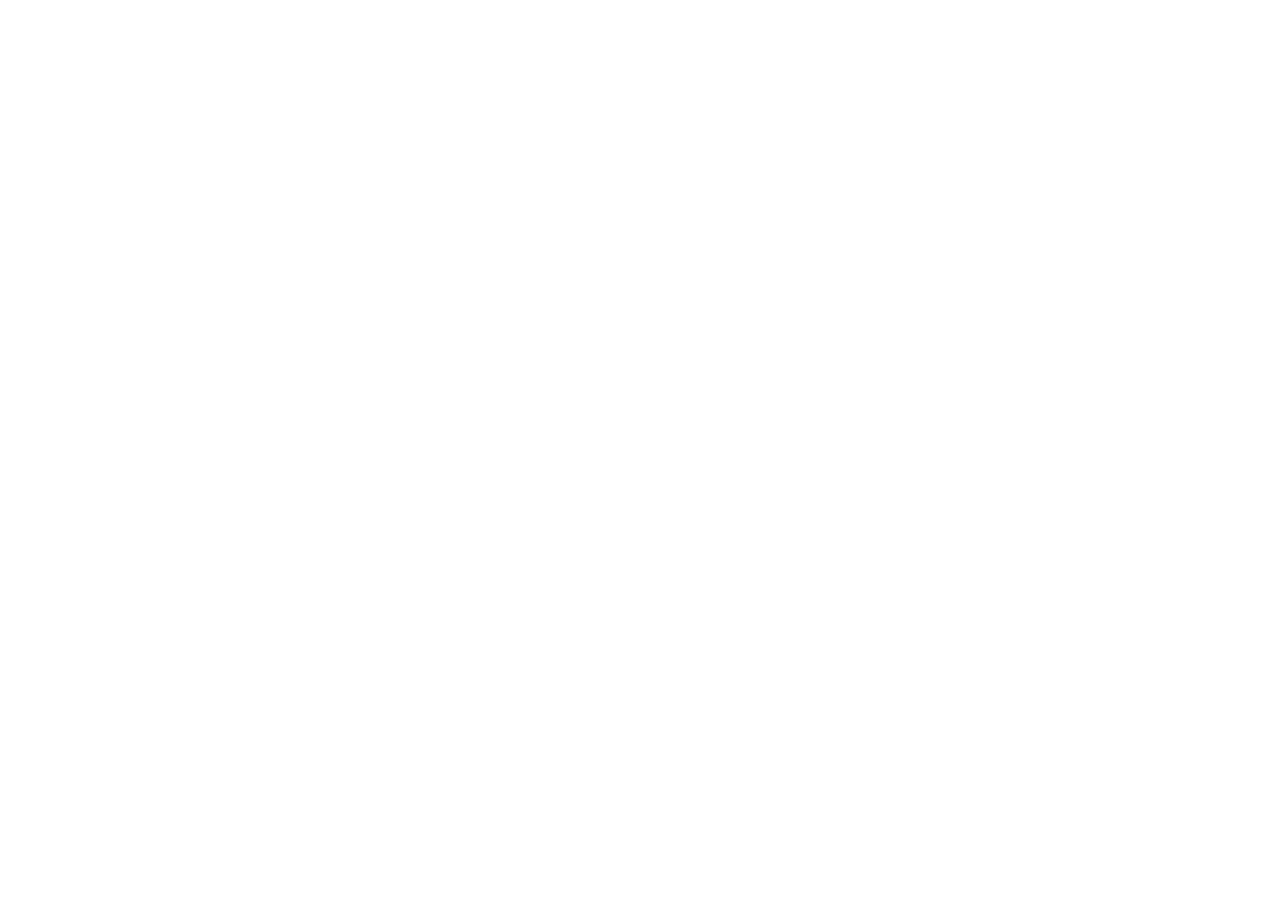
==== index.html @ 7061eb16 "02.登录页面完善背景图LOGO等" ====
<!DOCTYPE html>
<html lang="en">

<head>
    <meta charset="UTF-8">
    <meta name="viewport" content="width=device-width, initial-scale=1.0">
    <title>Document</title>
</head>

<body>

</body>

</html>
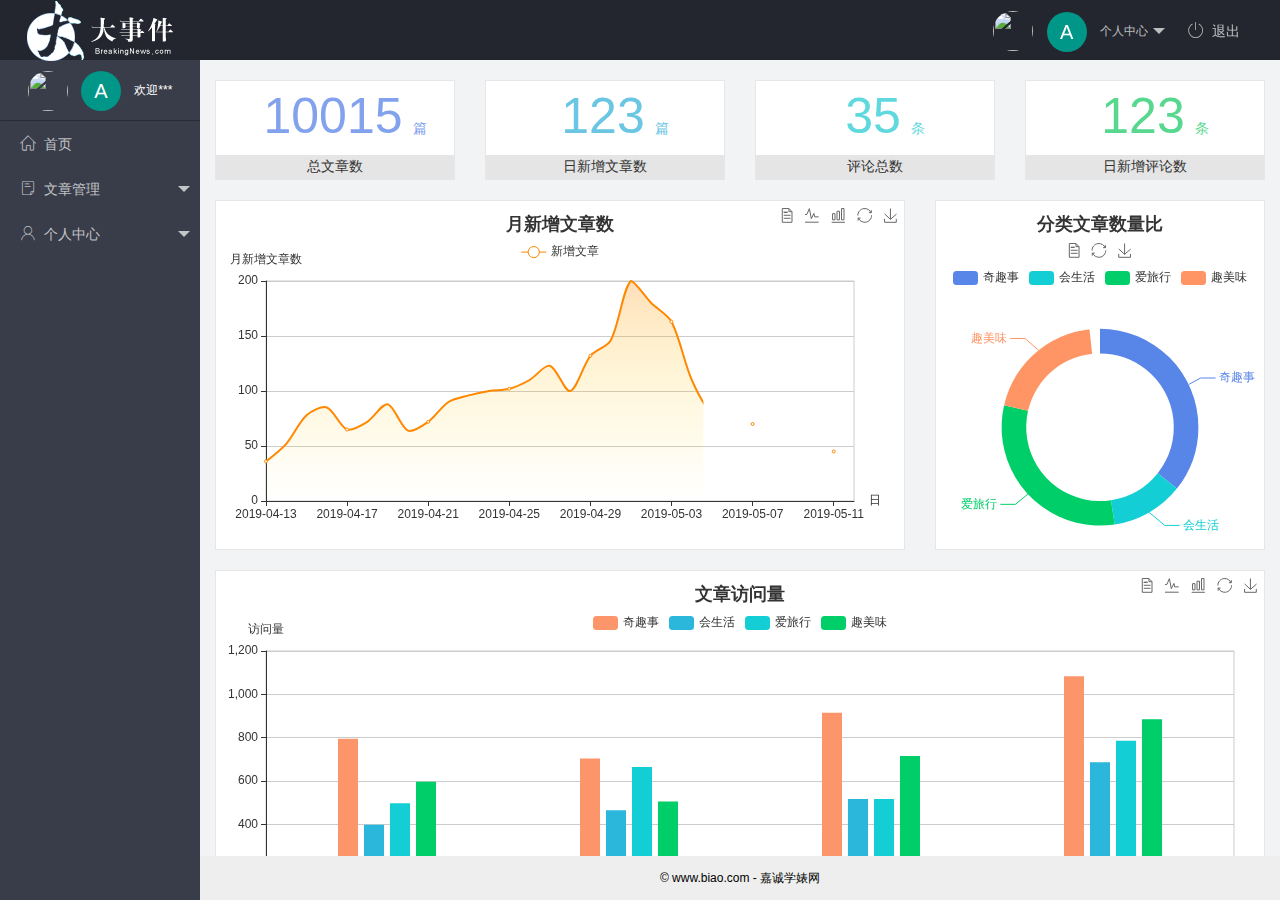
==== commit 3d935aa7: "04.完成了主页功能的开发" ====
--- a/index.html
+++ b/index.html
@@ -4,11 +4,119 @@
 <head>
     <meta charset="UTF-8">
     <meta name="viewport" content="width=device-width, initial-scale=1.0">
-    <title>Document</title>
+    <title>大事件-主页面</title>
+    <!-- 引入layui的css文件 -->
+    <link rel="stylesheet" href="/assets/lib/layui/css/layui.css">
+    <!-- 导入自己的样式文件 index.css -->
+    <link rel="stylesheet" href="/assets/css/index.css">
+    <!-- 导入文字图标 -->
+    <link rel="stylesheet" href="/assets/fonts/iconfont.css">
+
 </head>
 
-<body>
+<body class="layui-layout-body">
+    <div class="layui-layout layui-layout-admin">
+        <div class="layui-header">
+            <div class="layui-logo">
+                <img src="/assets/images/logo.png" alt="">
+            </div>
+            <!-- 头部区域（可配合layui已有的水平导航） -->
 
+            <ul class="layui-nav layui-layout-right">
+                <li class="layui-nav-item">
+                    <a href="javascript:;" class="userinfo">
+                        <!-- 头像 -->
+                        <img src="http://t.cn/RCzsdCq" class="layui-nav-img" />
+                        <span class="text-avatar">A</span>
+                        个人中心
+                    </a>
+                    <dl class="layui-nav-child">
+                        <dd><a href="javascript:;">基本资料</a></dd>
+                        <dd><a href="javascript:;">更换头像</a></dd>
+                        <dd><a href="javascript:;">重置密码</a></dd>
+                    </dl>
+                </li>
+                <li class="layui-nav-item"><a id="btnLogout" href="javascript:;"><span
+                            class="iconfont icon-tuichu"></span>退出</a>
+                </li>
+            </ul>
+        </div>
+
+        <div class="layui-side layui-bg-black">
+            <div class="layui-side-scroll">
+                <!-- 侧边栏头像区 -->
+                <div class="userinfo">
+                    <img src="http://t.cn/RCzsdCq" class="layui-nav-img" />
+                    <span class="text-avatar">A</span>
+                    <span id="welcome">欢迎***</span>
+                </div>
+                <!-- 左侧导航区域（可配合layui已有的垂直导航） -->
+                <ul class="layui-nav layui-nav-tree" lay-shrink="all" lay-filter="test">
+                    <li class="layui-nav-item">
+                        <a href="/home/dashboard.html" target="fm">
+                            <span class="iconfont icon-home"></span>首页
+                        </a>
+                    </li>
+                    <li class="layui-nav-item">
+                        <a class="" href="javascript:;"><span class="iconfont icon-16"></span>文章管理</a>
+                        <dl class="layui-nav-child">
+                            <dd><a href="javascript:;"><i class="layui-icon layui-icon-app"></i> 文章类别</a></dd>
+                            <dd><a href="javascript:;"><i class="layui-icon layui-icon-form"></i> 文章列表</a></dd>
+                            <dd><a href="javascript:;"><i class="layui-icon layui-icon-file-b"></i> 发布文章</a></dd>
+                        </dl>
+                    </li>
+                    <li class="layui-nav-item">
+                        <a href="javascript:;"><span class="iconfont icon-user"></span>个人中心</a>
+                        <dl class="layui-nav-child">
+                            <dd><a href="javascript:;"><i class="layui-icon layui-icon-file"></i> 基本资料</a></dd>
+                            <dd><a href="javascript:;"><i class="layui-icon layui-icon-face-smile-fine"></i> 更换头像</a>
+                            </dd>
+                            <dd><a href="javascript:;"><i class="layui-icon layui-icon-set-sm"></i> 重置密码</a></dd>
+                        </dl>
+                    </li>
+                </ul>
+            </div>
+        </div>
+
+        <div class="layui-body">
+            <!-- 内容主体区域 -->
+            <iframe name="fm" src="/home/dashboard.html" frameborder="0"></iframe>
+        </div>
+
+        <div class="layui-footer">
+            <!-- 底部固定区域 -->
+            © www.biao.com - 嘉诚学婊网
+        </div>
+    </div>
+
+    <!-- 引入layui的js文件 -->
+    <script src="/assets/lib/layui/layui.all.js"></script>
+    <script src="/assets/lib/jquery.js"></script>
+    <script src="/assets/js/baseAPI.js"></script>
+    <script src="/assets/js/index.js"></script>
 </body>
 
-</html>+</html>
+
+<!-- 
+                           _ooOoo_
+                          o8888888o
+                          88" . "88
+                         (| --_-- |)
+                          O\  =  /O
+                       ____/`---'\____
+                     .'  \\|     |//  `.
+                    /  \\|||  :  |||//  \
+                   /  _||||| -:- |||||-  \
+                   |   | \\\  -  /// |   |
+                   | \_|  ''\---/''  |   |
+                   \  .-\__  `-`  ___/-. /
+                 ___`. .'  /--.--\  `. . __
+              ."" '<  `.___\_<|>_/___.'  >'"".
+             | | :  `- \`.;`\ _ /`;.`/ - ` : | |
+             \  \ `-.   \_ __\ /__ _/   .-` /  /
+        ======`-.____`-.___\_____/___.-`____.-'======
+                           `=---='
+        ^^^^^^^^^^^^^^^^^^^^^^^^^^^^^^^^^^^^^^^^^^^^^
+                 佛祖保佑       代码无BUG
+         -->--- a/assets/lib/layui/css/layui.css
+++ b/assets/lib/layui/css/layui.css
@@ -0,0 +1,2 @@
+/** layui-v2.5.5 MIT License By https://www.layui.com */
+ .layui-inline,img{display:inline-block;vertical-align:middle}h1,h2,h3,h4,h5,h6{font-weight:400}.layui-edge,.layui-header,.layui-inline,.layui-main{position:relative}.layui-body,.layui-edge,.layui-elip{overflow:hidden}.layui-btn,.layui-edge,.layui-inline,img{vertical-align:middle}.layui-btn,.layui-disabled,.layui-icon,.layui-unselect{-moz-user-select:none;-webkit-user-select:none;-ms-user-select:none}.layui-elip,.layui-form-checkbox span,.layui-form-pane .layui-form-label{text-overflow:ellipsis;white-space:nowrap}.layui-breadcrumb,.layui-tree-btnGroup{visibility:hidden}blockquote,body,button,dd,div,dl,dt,form,h1,h2,h3,h4,h5,h6,input,li,ol,p,pre,td,textarea,th,ul{margin:0;padding:0;-webkit-tap-highlight-color:rgba(0,0,0,0)}a:active,a:hover{outline:0}img{border:none}li{list-style:none}table{border-collapse:collapse;border-spacing:0}h4,h5,h6{font-size:100%}button,input,optgroup,option,select,textarea{font-family:inherit;font-size:inherit;font-style:inherit;font-weight:inherit;outline:0}pre{white-space:pre-wrap;white-space:-moz-pre-wrap;white-space:-pre-wrap;white-space:-o-pre-wrap;word-wrap:break-word}body{line-height:24px;font:14px Helvetica Neue,Helvetica,PingFang SC,Tahoma,Arial,sans-serif}hr{height:1px;margin:10px 0;border:0;clear:both}a{color:#333;text-decoration:none}a:hover{color:#777}a cite{font-style:normal;*cursor:pointer}.layui-border-box,.layui-border-box *{box-sizing:border-box}.layui-box,.layui-box *{box-sizing:content-box}.layui-clear{clear:both;*zoom:1}.layui-clear:after{content:'\20';clear:both;*zoom:1;display:block;height:0}.layui-inline{*display:inline;*zoom:1}.layui-edge{display:inline-block;width:0;height:0;border-width:6px;border-style:dashed;border-color:transparent}.layui-edge-top{top:-4px;border-bottom-color:#999;border-bottom-style:solid}.layui-edge-right{border-left-color:#999;border-left-style:solid}.layui-edge-bottom{top:2px;border-top-color:#999;border-top-style:solid}.layui-edge-left{border-right-color:#999;border-right-style:solid}.layui-disabled,.layui-disabled:hover{color:#d2d2d2!important;cursor:not-allowed!important}.layui-circle{border-radius:100%}.layui-show{display:block!important}.layui-hide{display:none!important}@font-face{font-family:layui-icon;src:url(../font/iconfont.eot?v=250);src:url(../font/iconfont.eot?v=250#iefix) format('embedded-opentype'),url(../font/iconfont.woff2?v=250) format('woff2'),url(../font/iconfont.woff?v=250) format('woff'),url(../font/iconfont.ttf?v=250) format('truetype'),url(../font/iconfont.svg?v=250#layui-icon) format('svg')}.layui-icon{font-family:layui-icon!important;font-size:16px;font-style:normal;-webkit-font-smoothing:antialiased;-moz-osx-font-smoothing:grayscale}.layui-icon-reply-fill:before{content:"\e611"}.layui-icon-set-fill:before{content:"\e614"}.layui-icon-menu-fill:before{content:"\e60f"}.layui-icon-search:before{content:"\e615"}.layui-icon-share:before{content:"\e641"}.layui-icon-set-sm:before{content:"\e620"}.layui-icon-engine:before{content:"\e628"}.layui-icon-close:before{content:"\1006"}.layui-icon-close-fill:before{content:"\1007"}.layui-icon-chart-screen:before{content:"\e629"}.layui-icon-star:before{content:"\e600"}.layui-icon-circle-dot:before{content:"\e617"}.layui-icon-chat:before{content:"\e606"}.layui-icon-release:before{content:"\e609"}.layui-icon-list:before{content:"\e60a"}.layui-icon-chart:before{content:"\e62c"}.layui-icon-ok-circle:before{content:"\1005"}.layui-icon-layim-theme:before{content:"\e61b"}.layui-icon-table:before{content:"\e62d"}.layui-icon-right:before{content:"\e602"}.layui-icon-left:before{content:"\e603"}.layui-icon-cart-simple:before{content:"\e698"}.layui-icon-face-cry:before{content:"\e69c"}.layui-icon-face-smile:before{content:"\e6af"}.layui-icon-survey:before{content:"\e6b2"}.layui-icon-tree:before{content:"\e62e"}.layui-icon-upload-circle:before{content:"\e62f"}.layui-icon-add-circle:before{content:"\e61f"}.layui-icon-download-circle:before{content:"\e601"}.layui-icon-templeate-1:before{content:"\e630"}.layui-icon-util:before{content:"\e631"}.layui-icon-face-surprised:before{content:"\e664"}.layui-icon-edit:before{content:"\e642"}.layui-icon-speaker:before{content:"\e645"}.layui-icon-down:before{content:"\e61a"}.layui-icon-file:before{content:"\e621"}.layui-icon-layouts:before{content:"\e632"}.layui-icon-rate-half:before{content:"\e6c9"}.layui-icon-add-circle-fine:before{content:"\e608"}.layui-icon-prev-circle:before{content:"\e633"}.layui-icon-read:before{content:"\e705"}.layui-icon-404:before{content:"\e61c"}.layui-icon-carousel:before{content:"\e634"}.layui-icon-help:before{content:"\e607"}.layui-icon-code-circle:before{content:"\e635"}.layui-icon-water:before{content:"\e636"}.layui-icon-username:before{content:"\e66f"}.layui-icon-find-fill:before{content:"\e670"}.layui-icon-about:before{content:"\e60b"}.layui-icon-location:before{content:"\e715"}.layui-icon-up:before{content:"\e619"}.layui-icon-pause:before{content:"\e651"}.layui-icon-date:before{content:"\e637"}.layui-icon-layim-uploadfile:before{content:"\e61d"}.layui-icon-delete:before{content:"\e640"}.layui-icon-play:before{content:"\e652"}.layui-icon-top:before{content:"\e604"}.layui-icon-friends:before{content:"\e612"}.layui-icon-refresh-3:before{content:"\e9aa"}.layui-icon-ok:before{content:"\e605"}.layui-icon-layer:before{content:"\e638"}.layui-icon-face-smile-fine:before{content:"\e60c"}.layui-icon-dollar:before{content:"\e659"}.layui-icon-group:before{content:"\e613"}.layui-icon-layim-download:before{content:"\e61e"}.layui-icon-picture-fine:before{content:"\e60d"}.layui-icon-link:before{content:"\e64c"}.layui-icon-diamond:before{content:"\e735"}.layui-icon-log:before{content:"\e60e"}.layui-icon-rate-solid:before{content:"\e67a"}.layui-icon-fonts-del:before{content:"\e64f"}.layui-icon-unlink:before{content:"\e64d"}.layui-icon-fonts-clear:before{content:"\e639"}.layui-icon-triangle-r:before{content:"\e623"}.layui-icon-circle:before{content:"\e63f"}.layui-icon-radio:before{content:"\e643"}.layui-icon-align-center:before{content:"\e647"}.layui-icon-align-right:before{content:"\e648"}.layui-icon-align-left:before{content:"\e649"}.layui-icon-loading-1:before{content:"\e63e"}.layui-icon-return:before{content:"\e65c"}.layui-icon-fonts-strong:before{content:"\e62b"}.layui-icon-upload:before{content:"\e67c"}.layui-icon-dialogue:before{content:"\e63a"}.layui-icon-video:before{content:"\e6ed"}.layui-icon-headset:before{content:"\e6fc"}.layui-icon-cellphone-fine:before{content:"\e63b"}.layui-icon-add-1:before{content:"\e654"}.layui-icon-face-smile-b:before{content:"\e650"}.layui-icon-fonts-html:before{content:"\e64b"}.layui-icon-form:before{content:"\e63c"}.layui-icon-cart:before{content:"\e657"}.layui-icon-camera-fill:before{content:"\e65d"}.layui-icon-tabs:before{content:"\e62a"}.layui-icon-fonts-code:before{content:"\e64e"}.layui-icon-fire:before{content:"\e756"}.layui-icon-set:before{content:"\e716"}.layui-icon-fonts-u:before{content:"\e646"}.layui-icon-triangle-d:before{content:"\e625"}.layui-icon-tips:before{content:"\e702"}.layui-icon-picture:before{content:"\e64a"}.layui-icon-more-vertical:before{content:"\e671"}.layui-icon-flag:before{content:"\e66c"}.layui-icon-loading:before{content:"\e63d"}.layui-icon-fonts-i:before{content:"\e644"}.layui-icon-refresh-1:before{content:"\e666"}.layui-icon-rmb:before{content:"\e65e"}.layui-icon-home:before{content:"\e68e"}.layui-icon-user:before{content:"\e770"}.layui-icon-notice:before{content:"\e667"}.layui-icon-login-weibo:before{content:"\e675"}.layui-icon-voice:before{content:"\e688"}.layui-icon-upload-drag:before{content:"\e681"}.layui-icon-login-qq:before{content:"\e676"}.layui-icon-snowflake:before{content:"\e6b1"}.layui-icon-file-b:before{content:"\e655"}.layui-icon-template:before{content:"\e663"}.layui-icon-auz:before{content:"\e672"}.layui-icon-console:before{content:"\e665"}.layui-icon-app:before{content:"\e653"}.layui-icon-prev:before{content:"\e65a"}.layui-icon-website:before{content:"\e7ae"}.layui-icon-next:before{content:"\e65b"}.layui-icon-component:before{content:"\e857"}.layui-icon-more:before{content:"\e65f"}.layui-icon-login-wechat:before{content:"\e677"}.layui-icon-shrink-right:before{content:"\e668"}.layui-icon-spread-left:before{content:"\e66b"}.layui-icon-camera:before{content:"\e660"}.layui-icon-note:before{content:"\e66e"}.layui-icon-refresh:before{content:"\e669"}.layui-icon-female:before{content:"\e661"}.layui-icon-male:before{content:"\e662"}.layui-icon-password:before{content:"\e673"}.layui-icon-senior:before{content:"\e674"}.layui-icon-theme:before{content:"\e66a"}.layui-icon-tread:before{content:"\e6c5"}.layui-icon-praise:before{content:"\e6c6"}.layui-icon-star-fill:before{content:"\e658"}.layui-icon-rate:before{content:"\e67b"}.layui-icon-template-1:before{content:"\e656"}.layui-icon-vercode:before{content:"\e679"}.layui-icon-cellphone:before{content:"\e678"}.layui-icon-screen-full:before{content:"\e622"}.layui-icon-screen-restore:before{content:"\e758"}.layui-icon-cols:before{content:"\e610"}.layui-icon-export:before{content:"\e67d"}.layui-icon-print:before{content:"\e66d"}.layui-icon-slider:before{content:"\e714"}.layui-icon-addition:before{content:"\e624"}.layui-icon-subtraction:before{content:"\e67e"}.layui-icon-service:before{content:"\e626"}.layui-icon-transfer:before{content:"\e691"}.layui-main{width:1140px;margin:0 auto}.layui-header{z-index:1000;height:60px}.layui-header a:hover{transition:all .5s;-webkit-transition:all .5s}.layui-side{position:fixed;left:0;top:0;bottom:0;z-index:999;width:200px;overflow-x:hidden}.layui-side-scroll{position:relative;width:220px;height:100%;overflow-x:hidden}.layui-body{position:absolute;left:200px;right:0;top:0;bottom:0;z-index:998;width:auto;overflow-y:auto;box-sizing:border-box}.layui-layout-body{overflow:hidden}.layui-layout-admin .layui-header{background-color:#23262E}.layui-layout-admin .layui-side{top:60px;width:200px;overflow-x:hidden}.layui-layout-admin .layui-body{position:fixed;top:60px;bottom:44px}.layui-layout-admin .layui-main{width:auto;margin:0 15px}.layui-layout-admin .layui-footer{position:fixed;left:200px;right:0;bottom:0;height:44px;line-height:44px;padding:0 15px;background-color:#eee}.layui-layout-admin .layui-logo{position:absolute;left:0;top:0;width:200px;height:100%;line-height:60px;text-align:center;color:#009688;font-size:16px}.layui-layout-admin .layui-header .layui-nav{background:0 0}.layui-layout-left{position:absolute!important;left:200px;top:0}.layui-layout-right{position:absolute!important;right:0;top:0}.layui-container{position:relative;margin:0 auto;padding:0 15px;box-sizing:border-box}.layui-fluid{position:relative;margin:0 auto;padding:0 15px}.layui-row:after,.layui-row:before{content:'';display:block;clear:both}.layui-col-lg1,.layui-col-lg10,.layui-col-lg11,.layui-col-lg12,.layui-col-lg2,.layui-col-lg3,.layui-col-lg4,.layui-col-lg5,.layui-col-lg6,.layui-col-lg7,.layui-col-lg8,.layui-col-lg9,.layui-col-md1,.layui-col-md10,.layui-col-md11,.layui-col-md12,.layui-col-md2,.layui-col-md3,.layui-col-md4,.layui-col-md5,.layui-col-md6,.layui-col-md7,.layui-col-md8,.layui-col-md9,.layui-col-sm1,.layui-col-sm10,.layui-col-sm11,.layui-col-sm12,.layui-col-sm2,.layui-col-sm3,.layui-col-sm4,.layui-col-sm5,.layui-col-sm6,.layui-col-sm7,.layui-col-sm8,.layui-col-sm9,.layui-col-xs1,.layui-col-xs10,.layui-col-xs11,.layui-col-xs12,.layui-col-xs2,.layui-col-xs3,.layui-col-xs4,.layui-col-xs5,.layui-col-xs6,.layui-col-xs7,.layui-col-xs8,.layui-col-xs9{position:relative;display:block;box-sizing:border-box}.layui-col-xs1,.layui-col-xs10,.layui-col-xs11,.layui-col-xs12,.layui-col-xs2,.layui-col-xs3,.layui-col-xs4,.layui-col-xs5,.layui-col-xs6,.layui-col-xs7,.layui-col-xs8,.layui-col-xs9{float:left}.layui-col-xs1{width:8.33333333%}.layui-col-xs2{width:16.66666667%}.layui-col-xs3{width:25%}.layui-col-xs4{width:33.33333333%}.layui-col-xs5{width:41.66666667%}.layui-col-xs6{width:50%}.layui-col-xs7{width:58.33333333%}.layui-col-xs8{width:66.66666667%}.layui-col-xs9{width:75%}.layui-col-xs10{width:83.33333333%}.layui-col-xs11{width:91.66666667%}.layui-col-xs12{width:100%}.layui-col-xs-offset1{margin-left:8.33333333%}.layui-col-xs-offset2{margin-left:16.66666667%}.layui-col-xs-offset3{margin-left:25%}.layui-col-xs-offset4{margin-left:33.33333333%}.layui-col-xs-offset5{margin-left:41.66666667%}.layui-col-xs-offset6{margin-left:50%}.layui-col-xs-offset7{margin-left:58.33333333%}.layui-col-xs-offset8{margin-left:66.66666667%}.layui-col-xs-offset9{margin-left:75%}.layui-col-xs-offset10{margin-left:83.33333333%}.layui-col-xs-offset11{margin-left:91.66666667%}.layui-col-xs-offset12{margin-left:100%}@media screen and (max-width:768px){.layui-hide-xs{display:none!important}.layui-show-xs-block{display:block!important}.layui-show-xs-inline{display:inline!important}.layui-show-xs-inline-block{display:inline-block!important}}@media screen and (min-width:768px){.layui-container{width:750px}.layui-hide-sm{display:none!important}.layui-show-sm-block{display:block!important}.layui-show-sm-inline{display:inline!important}.layui-show-sm-inline-block{display:inline-block!important}.layui-col-sm1,.layui-col-sm10,.layui-col-sm11,.layui-col-sm12,.layui-col-sm2,.layui-col-sm3,.layui-col-sm4,.layui-col-sm5,.layui-col-sm6,.layui-col-sm7,.layui-col-sm8,.layui-col-sm9{float:left}.layui-col-sm1{width:8.33333333%}.layui-col-sm2{width:16.66666667%}.layui-col-sm3{width:25%}.layui-col-sm4{width:33.33333333%}.layui-col-sm5{width:41.66666667%}.layui-col-sm6{width:50%}.layui-col-sm7{width:58.33333333%}.layui-col-sm8{width:66.66666667%}.layui-col-sm9{width:75%}.layui-col-sm10{width:83.33333333%}.layui-col-sm11{width:91.66666667%}.layui-col-sm12{width:100%}.layui-col-sm-offset1{margin-left:8.33333333%}.layui-col-sm-offset2{margin-left:16.66666667%}.layui-col-sm-offset3{margin-left:25%}.layui-col-sm-offset4{margin-left:33.33333333%}.layui-col-sm-offset5{margin-left:41.66666667%}.layui-col-sm-offset6{margin-left:50%}.layui-col-sm-offset7{margin-left:58.33333333%}.layui-col-sm-offset8{margin-left:66.66666667%}.layui-col-sm-offset9{margin-left:75%}.layui-col-sm-offset10{margin-left:83.33333333%}.layui-col-sm-offset11{margin-left:91.66666667%}.layui-col-sm-offset12{margin-left:100%}}@media screen and (min-width:992px){.layui-container{width:970px}.layui-hide-md{display:none!important}.layui-show-md-block{display:block!important}.layui-show-md-inline{display:inline!important}.layui-show-md-inline-block{display:inline-block!important}.layui-col-md1,.layui-col-md10,.layui-col-md11,.layui-col-md12,.layui-col-md2,.layui-col-md3,.layui-col-md4,.layui-col-md5,.layui-col-md6,.layui-col-md7,.layui-col-md8,.layui-col-md9{float:left}.layui-col-md1{width:8.33333333%}.layui-col-md2{width:16.66666667%}.layui-col-md3{width:25%}.layui-col-md4{width:33.33333333%}.layui-col-md5{width:41.66666667%}.layui-col-md6{width:50%}.layui-col-md7{width:58.33333333%}.layui-col-md8{width:66.66666667%}.layui-col-md9{width:75%}.layui-col-md10{width:83.33333333%}.layui-col-md11{width:91.66666667%}.layui-col-md12{width:100%}.layui-col-md-offset1{margin-left:8.33333333%}.layui-col-md-offset2{margin-left:16.66666667%}.layui-col-md-offset3{margin-left:25%}.layui-col-md-offset4{margin-left:33.33333333%}.layui-col-md-offset5{margin-left:41.66666667%}.layui-col-md-offset6{margin-left:50%}.layui-col-md-offset7{margin-left:58.33333333%}.layui-col-md-offset8{margin-left:66.66666667%}.layui-col-md-offset9{margin-left:75%}.layui-col-md-offset10{margin-left:83.33333333%}.layui-col-md-offset11{margin-left:91.66666667%}.layui-col-md-offset12{margin-left:100%}}@media screen and (min-width:1200px){.layui-container{width:1170px}.layui-hide-lg{display:none!important}.layui-show-lg-block{display:block!important}.layui-show-lg-inline{display:inline!important}.layui-show-lg-inline-block{display:inline-block!important}.layui-col-lg1,.layui-col-lg10,.layui-col-lg11,.layui-col-lg12,.layui-col-lg2,.layui-col-lg3,.layui-col-lg4,.layui-col-lg5,.layui-col-lg6,.layui-col-lg7,.layui-col-lg8,.layui-col-lg9{float:left}.layui-col-lg1{width:8.33333333%}.layui-col-lg2{width:16.66666667%}.layui-col-lg3{width:25%}.layui-col-lg4{width:33.33333333%}.layui-col-lg5{width:41.66666667%}.layui-col-lg6{width:50%}.layui-col-lg7{width:58.33333333%}.layui-col-lg8{width:66.66666667%}.layui-col-lg9{width:75%}.layui-col-lg10{width:83.33333333%}.layui-col-lg11{width:91.66666667%}.layui-col-lg12{width:100%}.layui-col-lg-offset1{margin-left:8.33333333%}.layui-col-lg-offset2{margin-left:16.66666667%}.layui-col-lg-offset3{margin-left:25%}.layui-col-lg-offset4{margin-left:33.33333333%}.layui-col-lg-offset5{margin-left:41.66666667%}.layui-col-lg-offset6{margin-left:50%}.layui-col-lg-offset7{margin-left:58.33333333%}.layui-col-lg-offset8{margin-left:66.66666667%}.layui-col-lg-offset9{margin-left:75%}.layui-col-lg-offset10{margin-left:83.33333333%}.layui-col-lg-offset11{margin-left:91.66666667%}.layui-col-lg-offset12{margin-left:100%}}.layui-col-space1{margin:-.5px}.layui-col-space1>*{padding:.5px}.layui-col-space3{margin:-1.5px}.layui-col-space3>*{padding:1.5px}.layui-col-space5{margin:-2.5px}.layui-col-space5>*{padding:2.5px}.layui-col-space8{margin:-3.5px}.layui-col-space8>*{padding:3.5px}.layui-col-space10{margin:-5px}.layui-col-space10>*{padding:5px}.layui-col-space12{margin:-6px}.layui-col-space12>*{padding:6px}.layui-col-space15{margin:-7.5px}.layui-col-space15>*{padding:7.5px}.layui-col-space18{margin:-9px}.layui-col-space18>*{padding:9px}.layui-col-space20{margin:-10px}.layui-col-space20>*{padding:10px}.layui-col-space22{margin:-11px}.layui-col-space22>*{padding:11px}.layui-col-space25{margin:-12.5px}.layui-col-space25>*{padding:12.5px}.layui-col-space30{margin:-15px}.layui-col-space30>*{padding:15px}.layui-btn,.layui-input,.layui-select,.layui-textarea,.layui-upload-button{outline:0;-webkit-appearance:none;transition:all .3s;-webkit-transition:all .3s;box-sizing:border-box}.layui-elem-quote{margin-bottom:10px;padding:15px;line-height:22px;border-left:5px solid #009688;border-radius:0 2px 2px 0;background-color:#f2f2f2}.layui-quote-nm{border-style:solid;border-width:1px 1px 1px 5px;background:0 0}.layui-elem-field{margin-bottom:10px;padding:0;border-width:1px;border-style:solid}.layui-elem-field legend{margin-left:20px;padding:0 10px;font-size:20px;font-weight:300}.layui-field-title{margin:10px 0 20px;border-width:1px 0 0}.layui-field-box{padding:10px 15px}.layui-field-title .layui-field-box{padding:10px 0}.layui-progress{position:relative;height:6px;border-radius:20px;background-color:#e2e2e2}.layui-progress-bar{position:absolute;left:0;top:0;width:0;max-width:100%;height:6px;border-radius:20px;text-align:right;background-color:#5FB878;transition:all .3s;-webkit-transition:all .3s}.layui-progress-big,.layui-progress-big .layui-progress-bar{height:18px;line-height:18px}.layui-progress-text{position:relative;top:-20px;line-height:18px;font-size:12px;color:#666}.layui-progress-big .layui-progress-text{position:static;padding:0 10px;color:#fff}.layui-collapse{border-width:1px;border-style:solid;border-radius:2px}.layui-colla-content,.layui-colla-item{border-top-width:1px;border-top-style:solid}.layui-colla-item:first-child{border-top:none}.layui-colla-title{position:relative;height:42px;line-height:42px;padding:0 15px 0 35px;color:#333;background-color:#f2f2f2;cursor:pointer;font-size:14px;overflow:hidden}.layui-colla-content{display:none;padding:10px 15px;line-height:22px;color:#666}.layui-colla-icon{position:absolute;left:15px;top:0;font-size:14px}.layui-card{margin-bottom:15px;border-radius:2px;background-color:#fff;box-shadow:0 1px 2px 0 rgba(0,0,0,.05)}.layui-card:last-child{margin-bottom:0}.layui-card-header{position:relative;height:42px;line-height:42px;padding:0 15px;border-bottom:1px solid #f6f6f6;color:#333;border-radius:2px 2px 0 0;font-size:14px}.layui-bg-black,.layui-bg-blue,.layui-bg-cyan,.layui-bg-green,.layui-bg-orange,.layui-bg-red{color:#fff!important}.layui-card-body{position:relative;padding:10px 15px;line-height:24px}.layui-card-body[pad15]{padding:15px}.layui-card-body[pad20]{padding:20px}.layui-card-body .layui-table{margin:5px 0}.layui-card .layui-tab{margin:0}.layui-panel-window{position:relative;padding:15px;border-radius:0;border-top:5px solid #E6E6E6;background-color:#fff}.layui-auxiliar-moving{position:fixed;left:0;right:0;top:0;bottom:0;width:100%;height:100%;background:0 0;z-index:9999999999}.layui-form-label,.layui-form-mid,.layui-form-select,.layui-input-block,.layui-input-inline,.layui-textarea{position:relative}.layui-bg-red{background-color:#FF5722!important}.layui-bg-orange{background-color:#FFB800!important}.layui-bg-green{background-color:#009688!important}.layui-bg-cyan{background-color:#2F4056!important}.layui-bg-blue{background-color:#1E9FFF!important}.layui-bg-black{background-color:#393D49!important}.layui-bg-gray{background-color:#eee!important;color:#666!important}.layui-badge-rim,.layui-colla-content,.layui-colla-item,.layui-collapse,.layui-elem-field,.layui-form-pane .layui-form-item[pane],.layui-form-pane .layui-form-label,.layui-input,.layui-layedit,.layui-layedit-tool,.layui-quote-nm,.layui-select,.layui-tab-bar,.layui-tab-card,.layui-tab-title,.layui-tab-title .layui-this:after,.layui-textarea{border-color:#e6e6e6}.layui-timeline-item:before,hr{background-color:#e6e6e6}.layui-text{line-height:22px;font-size:14px;color:#666}.layui-text h1,.layui-text h2,.layui-text h3{font-weight:500;color:#333}.layui-text h1{font-size:30px}.layui-text h2{font-size:24px}.layui-text h3{font-size:18px}.layui-text a:not(.layui-btn){color:#01AAED}.layui-text a:not(.layui-btn):hover{text-decoration:underline}.layui-text ul{padding:5px 0 5px 15px}.layui-text ul li{margin-top:5px;list-style-type:disc}.layui-text em,.layui-word-aux{color:#999!important;padding:0 5px!important}.layui-btn{display:inline-block;height:38px;line-height:38px;padding:0 18px;background-color:#009688;color:#fff;white-space:nowrap;text-align:center;font-size:14px;border:none;border-radius:2px;cursor:pointer}.layui-btn:hover{opacity:.8;filter:alpha(opacity=80);color:#fff}.layui-btn:active{opacity:1;filter:alpha(opacity=100)}.layui-btn+.layui-btn{margin-left:10px}.layui-btn-container{font-size:0}.layui-btn-container .layui-btn{margin-right:10px;margin-bottom:10px}.layui-btn-container .layui-btn+.layui-btn{margin-left:0}.layui-table .layui-btn-container .layui-btn{margin-bottom:9px}.layui-btn-radius{border-radius:100px}.layui-btn .layui-icon{margin-right:3px;font-size:18px;vertical-align:bottom;vertical-align:middle\9}.layui-btn-primary{border:1px solid #C9C9C9;background-color:#fff;color:#555}.layui-btn-primary:hover{border-color:#009688;color:#333}.layui-btn-normal{background-color:#1E9FFF}.layui-btn-warm{background-color:#FFB800}.layui-btn-danger{background-color:#FF5722}.layui-btn-checked{background-color:#5FB878}.layui-btn-disabled,.layui-btn-disabled:active,.layui-btn-disabled:hover{border:1px solid #e6e6e6;background-color:#FBFBFB;color:#C9C9C9;cursor:not-allowed;opacity:1}.layui-btn-lg{height:44px;line-height:44px;padding:0 25px;font-size:16px}.layui-btn-sm{height:30px;line-height:30px;padding:0 10px;font-size:12px}.layui-btn-sm i{font-size:16px!important}.layui-btn-xs{height:22px;line-height:22px;padding:0 5px;font-size:12px}.layui-btn-xs i{font-size:14px!important}.layui-btn-group{display:inline-block;vertical-align:middle;font-size:0}.layui-btn-group .layui-btn{margin-left:0!important;margin-right:0!important;border-left:1px solid rgba(255,255,255,.5);border-radius:0}.layui-btn-group .layui-btn-primary{border-left:none}.layui-btn-group .layui-btn-primary:hover{border-color:#C9C9C9;color:#009688}.layui-btn-group .layui-btn:first-child{border-left:none;border-radius:2px 0 0 2px}.layui-btn-group .layui-btn-primary:first-child{border-left:1px solid #c9c9c9}.layui-btn-group .layui-btn:last-child{border-radius:0 2px 2px 0}.layui-btn-group .layui-btn+.layui-btn{margin-left:0}.layui-btn-group+.layui-btn-group{margin-left:10px}.layui-btn-fluid{width:100%}.layui-input,.layui-select,.layui-textarea{height:38px;line-height:1.3;line-height:38px\9;border-width:1px;border-style:solid;background-color:#fff;border-radius:2px}.layui-input::-webkit-input-placeholder,.layui-select::-webkit-input-placeholder,.layui-textarea::-webkit-input-placeholder{line-height:1.3}.layui-input,.layui-textarea{display:block;width:100%;padding-left:10px}.layui-input:hover,.layui-textarea:hover{border-color:#D2D2D2!important}.layui-input:focus,.layui-textarea:focus{border-color:#C9C9C9!important}.layui-textarea{min-height:100px;height:auto;line-height:20px;padding:6px 10px;resize:vertical}.layui-select{padding:0 10px}.layui-form input[type=checkbox],.layui-form input[type=radio],.layui-form select{display:none}.layui-form [lay-ignore]{display:initial}.layui-form-item{margin-bottom:15px;clear:both;*zoom:1}.layui-form-item:after{content:'\20';clear:both;*zoom:1;display:block;height:0}.layui-form-label{float:left;display:block;padding:9px 15px;width:80px;font-weight:400;line-height:20px;text-align:right}.layui-form-label-col{display:block;float:none;padding:9px 0;line-height:20px;text-align:left}.layui-form-item .layui-inline{margin-bottom:5px;margin-right:10px}.layui-input-block{margin-left:110px;min-height:36px}.layui-input-inline{display:inline-block;vertical-align:middle}.layui-form-item .layui-input-inline{float:left;width:190px;margin-right:10px}.layui-form-text .layui-input-inline{width:auto}.layui-form-mid{float:left;display:block;padding:9px 0!important;line-height:20px;margin-right:10px}.layui-form-danger+.layui-form-select .layui-input,.layui-form-danger:focus{border-color:#FF5722!important}.layui-form-select .layui-input{padding-right:30px;cursor:pointer}.layui-form-select .layui-edge{position:absolute;right:10px;top:50%;margin-top:-3px;cursor:pointer;border-width:6px;border-top-color:#c2c2c2;border-top-style:solid;transition:all .3s;-webkit-transition:all .3s}.layui-form-select dl{display:none;position:absolute;left:0;top:42px;padding:5px 0;z-index:899;min-width:100%;border:1px solid #d2d2d2;max-height:300px;overflow-y:auto;background-color:#fff;border-radius:2px;box-shadow:0 2px 4px rgba(0,0,0,.12);box-sizing:border-box}.layui-form-select dl dd,.layui-form-select dl dt{padding:0 10px;line-height:36px;white-space:nowrap;overflow:hidden;text-overflow:ellipsis}.layui-form-select dl dt{font-size:12px;color:#999}.layui-form-select dl dd{cursor:pointer}.layui-form-select dl dd:hover{background-color:#f2f2f2;-webkit-transition:.5s all;transition:.5s all}.layui-form-select .layui-select-group dd{padding-left:20px}.layui-form-select dl dd.layui-select-tips{padding-left:10px!important;color:#999}.layui-form-select dl dd.layui-this{background-color:#5FB878;color:#fff}.layui-form-checkbox,.layui-form-select dl dd.layui-disabled{background-color:#fff}.layui-form-selected dl{display:block}.layui-form-checkbox,.layui-form-checkbox *,.layui-form-switch{display:inline-block;vertical-align:middle}.layui-form-selected .layui-edge{margin-top:-9px;-webkit-transform:rotate(180deg);transform:rotate(180deg);margin-top:-3px\9}:root .layui-form-selected .layui-edge{margin-top:-9px\0/IE9}.layui-form-selectup dl{top:auto;bottom:42px}.layui-select-none{margin:5px 0;text-align:center;color:#999}.layui-select-disabled .layui-disabled{border-color:#eee!important}.layui-select-disabled .layui-edge{border-top-color:#d2d2d2}.layui-form-checkbox{position:relative;height:30px;line-height:30px;margin-right:10px;padding-right:30px;cursor:pointer;font-size:0;-webkit-transition:.1s linear;transition:.1s linear;box-sizing:border-box}.layui-form-checkbox span{padding:0 10px;height:100%;font-size:14px;border-radius:2px 0 0 2px;background-color:#d2d2d2;color:#fff;overflow:hidden}.layui-form-checkbox:hover span{background-color:#c2c2c2}.layui-form-checkbox i{position:absolute;right:0;top:0;width:30px;height:28px;border:1px solid #d2d2d2;border-left:none;border-radius:0 2px 2px 0;color:#fff;font-size:20px;text-align:center}.layui-form-checkbox:hover i{border-color:#c2c2c2;color:#c2c2c2}.layui-form-checked,.layui-form-checked:hover{border-color:#5FB878}.layui-form-checked span,.layui-form-checked:hover span{background-color:#5FB878}.layui-form-checked i,.layui-form-checked:hover i{color:#5FB878}.layui-form-item .layui-form-checkbox{margin-top:4px}.layui-form-checkbox[lay-skin=primary]{height:auto!important;line-height:normal!important;min-width:18px;min-height:18px;border:none!important;margin-right:0;padding-left:28px;padding-right:0;background:0 0}.layui-form-checkbox[lay-skin=primary] span{padding-left:0;padding-right:15px;line-height:18px;background:0 0;color:#666}.layui-form-checkbox[lay-skin=primary] i{right:auto;left:0;width:16px;height:16px;line-height:16px;border:1px solid #d2d2d2;font-size:12px;border-radius:2px;background-color:#fff;-webkit-transition:.1s linear;transition:.1s linear}.layui-form-checkbox[lay-skin=primary]:hover i{border-color:#5FB878;color:#fff}.layui-form-checked[lay-skin=primary] i{border-color:#5FB878!important;background-color:#5FB878;color:#fff}.layui-checkbox-disbaled[lay-skin=primary] span{background:0 0!important;color:#c2c2c2}.layui-checkbox-disbaled[lay-skin=primary]:hover i{border-color:#d2d2d2}.layui-form-item .layui-form-checkbox[lay-skin=primary]{margin-top:10px}.layui-form-switch{position:relative;height:22px;line-height:22px;min-width:35px;padding:0 5px;margin-top:8px;border:1px solid #d2d2d2;border-radius:20px;cursor:pointer;background-color:#fff;-webkit-transition:.1s linear;transition:.1s linear}.layui-form-switch i{position:absolute;left:5px;top:3px;width:16px;height:16px;border-radius:20px;background-color:#d2d2d2;-webkit-transition:.1s linear;transition:.1s linear}.layui-form-switch em{position:relative;top:0;width:25px;margin-left:21px;padding:0!important;text-align:center!important;color:#999!important;font-style:normal!important;font-size:12px}.layui-form-onswitch{border-color:#5FB878;background-color:#5FB878}.layui-checkbox-disbaled,.layui-checkbox-disbaled i{border-color:#e2e2e2!important}.layui-form-onswitch i{left:100%;margin-left:-21px;background-color:#fff}.layui-form-onswitch em{margin-left:5px;margin-right:21px;color:#fff!important}.layui-checkbox-disbaled span{background-color:#e2e2e2!important}.layui-checkbox-disbaled:hover i{color:#fff!important}[lay-radio]{display:none}.layui-form-radio,.layui-form-radio *{display:inline-block;vertical-align:middle}.layui-form-radio{line-height:28px;margin:6px 10px 0 0;padding-right:10px;cursor:pointer;font-size:0}.layui-form-radio *{font-size:14px}.layui-form-radio>i{margin-right:8px;font-size:22px;color:#c2c2c2}.layui-form-radio>i:hover,.layui-form-radioed>i{color:#5FB878}.layui-radio-disbaled>i{color:#e2e2e2!important}.layui-form-pane .layui-form-label{width:110px;padding:8px 15px;height:38px;line-height:20px;border-width:1px;border-style:solid;border-radius:2px 0 0 2px;text-align:center;background-color:#FBFBFB;overflow:hidden;box-sizing:border-box}.layui-form-pane .layui-input-inline{margin-left:-1px}.layui-form-pane .layui-input-block{margin-left:110px;left:-1px}.layui-form-pane .layui-input{border-radius:0 2px 2px 0}.layui-form-pane .layui-form-text .layui-form-label{float:none;width:100%;border-radius:2px;box-sizing:border-box;text-align:left}.layui-form-pane .layui-form-text .layui-input-inline{display:block;margin:0;top:-1px;clear:both}.layui-form-pane .layui-form-text .layui-input-block{margin:0;left:0;top:-1px}.layui-form-pane .layui-form-text .layui-textarea{min-height:100px;border-radius:0 0 2px 2px}.layui-form-pane .layui-form-checkbox{margin:4px 0 4px 10px}.layui-form-pane .layui-form-radio,.layui-form-pane .layui-form-switch{margin-top:6px;margin-left:10px}.layui-form-pane .layui-form-item[pane]{position:relative;border-width:1px;border-style:solid}.layui-form-pane .layui-form-item[pane] .layui-form-label{position:absolute;left:0;top:0;height:100%;border-width:0 1px 0 0}.layui-form-pane .layui-form-item[pane] .layui-input-inline{margin-left:110px}@media screen and (max-width:450px){.layui-form-item .layui-form-label{text-overflow:ellipsis;overflow:hidden;white-space:nowrap}.layui-form-item .layui-inline{display:block;margin-right:0;margin-bottom:20px;clear:both}.layui-form-item .layui-inline:after{content:'\20';clear:both;display:block;height:0}.layui-form-item .layui-input-inline{display:block;float:none;left:-3px;width:auto;margin:0 0 10px 112px}.layui-form-item .layui-input-inline+.layui-form-mid{margin-left:110px;top:-5px;padding:0}.layui-form-item .layui-form-checkbox{margin-right:5px;margin-bottom:5px}}.layui-layedit{border-width:1px;border-style:solid;border-radius:2px}.layui-layedit-tool{padding:3px 5px;border-bottom-width:1px;border-bottom-style:solid;font-size:0}.layedit-tool-fixed{position:fixed;top:0;border-top:1px solid #e2e2e2}.layui-layedit-tool .layedit-tool-mid,.layui-layedit-tool .layui-icon{display:inline-block;vertical-align:middle;text-align:center;font-size:14px}.layui-layedit-tool .layui-icon{position:relative;width:32px;height:30px;line-height:30px;margin:3px 5px;color:#777;cursor:pointer;border-radius:2px}.layui-layedit-tool .layui-icon:hover{color:#393D49}.layui-layedit-tool .layui-icon:active{color:#000}.layui-layedit-tool .layedit-tool-active{background-color:#e2e2e2;color:#000}.layui-layedit-tool .layui-disabled,.layui-layedit-tool .layui-disabled:hover{color:#d2d2d2;cursor:not-allowed}.layui-layedit-tool .layedit-tool-mid{width:1px;height:18px;margin:0 10px;background-color:#d2d2d2}.layedit-tool-html{width:50px!important;font-size:30px!important}.layedit-tool-b,.layedit-tool-code,.layedit-tool-help{font-size:16px!important}.layedit-tool-d,.layedit-tool-face,.layedit-tool-image,.layedit-tool-unlink{font-size:18px!important}.layedit-tool-image input{position:absolute;font-size:0;left:0;top:0;width:100%;height:100%;opacity:.01;filter:Alpha(opacity=1);cursor:pointer}.layui-layedit-iframe iframe{display:block;width:100%}#LAY_layedit_code{overflow:hidden}.layui-laypage{display:inline-block;*display:inline;*zoom:1;vertical-align:middle;margin:10px 0;font-size:0}.layui-laypage>a:first-child,.layui-laypage>a:first-child em{border-radius:2px 0 0 2px}.layui-laypage>a:last-child,.layui-laypage>a:last-child em{border-radius:0 2px 2px 0}.layui-laypage>:first-child{margin-left:0!important}.layui-laypage>:last-child{margin-right:0!important}.layui-laypage a,.layui-laypage button,.layui-laypage input,.layui-laypage select,.layui-laypage span{border:1px solid #e2e2e2}.layui-laypage a,.layui-laypage span{display:inline-block;*display:inline;*zoom:1;vertical-align:middle;padding:0 15px;height:28px;line-height:28px;margin:0 -1px 5px 0;background-color:#fff;color:#333;font-size:12px}.layui-flow-more a *,.layui-laypage input,.layui-table-view select[lay-ignore]{display:inline-block}.layui-laypage a:hover{color:#009688}.layui-laypage em{font-style:normal}.layui-laypage .layui-laypage-spr{color:#999;font-weight:700}.layui-laypage a{text-decoration:none}.layui-laypage .layui-laypage-curr{position:relative}.layui-laypage .layui-laypage-curr em{position:relative;color:#fff}.layui-laypage .layui-laypage-curr .layui-laypage-em{position:absolute;left:-1px;top:-1px;padding:1px;width:100%;height:100%;background-color:#009688}.layui-laypage-em{border-radius:2px}.layui-laypage-next em,.layui-laypage-prev em{font-family:Sim sun;font-size:16px}.layui-laypage .layui-laypage-count,.layui-laypage .layui-laypage-limits,.layui-laypage .layui-laypage-refresh,.layui-laypage .layui-laypage-skip{margin-left:10px;margin-right:10px;padding:0;border:none}.layui-laypage .layui-laypage-limits,.layui-laypage .layui-laypage-refresh{vertical-align:top}.layui-laypage .layui-laypage-refresh i{font-size:18px;cursor:pointer}.layui-laypage select{height:22px;padding:3px;border-radius:2px;cursor:pointer}.layui-laypage .layui-laypage-skip{height:30px;line-height:30px;color:#999}.layui-laypage button,.layui-laypage input{height:30px;line-height:30px;border-radius:2px;vertical-align:top;background-color:#fff;box-sizing:border-box}.layui-laypage input{width:40px;margin:0 10px;padding:0 3px;text-align:center}.layui-laypage input:focus,.layui-laypage select:focus{border-color:#009688!important}.layui-laypage button{margin-left:10px;padding:0 10px;cursor:pointer}.layui-table,.layui-table-view{margin:10px 0}.layui-flow-more{margin:10px 0;text-align:center;color:#999;font-size:14px}.layui-flow-more a{height:32px;line-height:32px}.layui-flow-more a *{vertical-align:top}.layui-flow-more a cite{padding:0 20px;border-radius:3px;background-color:#eee;color:#333;font-style:normal}.layui-flow-more a cite:hover{opacity:.8}.layui-flow-more a i{font-size:30px;color:#737383}.layui-table{width:100%;background-color:#fff;color:#666}.layui-table tr{transition:all .3s;-webkit-transition:all .3s}.layui-table th{text-align:left;font-weight:400}.layui-table tbody tr:hover,.layui-table thead tr,.layui-table-click,.layui-table-header,.layui-table-hover,.layui-table-mend,.layui-table-patch,.layui-table-tool,.layui-table-total,.layui-table-total tr,.layui-table[lay-even] tr:nth-child(even){background-color:#f2f2f2}.layui-table td,.layui-table th,.layui-table-col-set,.layui-table-fixed-r,.layui-table-grid-down,.layui-table-header,.layui-table-page,.layui-table-tips-main,.layui-table-tool,.layui-table-total,.layui-table-view,.layui-table[lay-skin=line],.layui-table[lay-skin=row]{border-width:1px;border-style:solid;border-color:#e6e6e6}.layui-table td,.layui-table th{position:relative;padding:9px 15px;min-height:20px;line-height:20px;font-size:14px}.layui-table[lay-skin=line] td,.layui-table[lay-skin=line] th{border-width:0 0 1px}.layui-table[lay-skin=row] td,.layui-table[lay-skin=row] th{border-width:0 1px 0 0}.layui-table[lay-skin=nob] td,.layui-table[lay-skin=nob] th{border:none}.layui-table img{max-width:100px}.layui-table[lay-size=lg] td,.layui-table[lay-size=lg] th{padding:15px 30px}.layui-table-view .layui-table[lay-size=lg] .layui-table-cell{height:40px;line-height:40px}.layui-table[lay-size=sm] td,.layui-table[lay-size=sm] th{font-size:12px;padding:5px 10px}.layui-table-view .layui-table[lay-size=sm] .layui-table-cell{height:20px;line-height:20px}.layui-table[lay-data]{display:none}.layui-table-box{position:relative;overflow:hidden}.layui-table-view .layui-table{position:relative;width:auto;margin:0}.layui-table-view .layui-table[lay-skin=line]{border-width:0 1px 0 0}.layui-table-view .layui-table[lay-skin=row]{border-width:0 0 1px}.layui-table-view .layui-table td,.layui-table-view .layui-table th{padding:5px 0;border-top:none;border-left:none}.layui-table-view .layui-table th.layui-unselect .layui-table-cell span{cursor:pointer}.layui-table-view .layui-table td{cursor:default}.layui-table-view .layui-table td[data-edit=text]{cursor:text}.layui-table-view .layui-form-checkbox[lay-skin=primary] i{width:18px;height:18px}.layui-table-view .layui-form-radio{line-height:0;padding:0}.layui-table-view .layui-form-radio>i{margin:0;font-size:20px}.layui-table-init{position:absolute;left:0;top:0;width:100%;height:100%;text-align:center;z-index:110}.layui-table-init .layui-icon{position:absolute;left:50%;top:50%;margin:-15px 0 0 -15px;font-size:30px;color:#c2c2c2}.layui-table-header{border-width:0 0 1px;overflow:hidden}.layui-table-header .layui-table{margin-bottom:-1px}.layui-table-tool .layui-inline[lay-event]{position:relative;width:26px;height:26px;padding:5px;line-height:16px;margin-right:10px;text-align:center;color:#333;border:1px solid #ccc;cursor:pointer;-webkit-transition:.5s all;transition:.5s all}.layui-table-tool .layui-inline[lay-event]:hover{border:1px solid #999}.layui-table-tool-temp{padding-right:120px}.layui-table-tool-self{position:absolute;right:17px;top:10px}.layui-table-tool .layui-table-tool-self .layui-inline[lay-event]{margin:0 0 0 10px}.layui-table-tool-panel{position:absolute;top:29px;left:-1px;padding:5px 0;min-width:150px;min-height:40px;border:1px solid #d2d2d2;text-align:left;overflow-y:auto;background-color:#fff;box-shadow:0 2px 4px rgba(0,0,0,.12)}.layui-table-cell,.layui-table-tool-panel li{overflow:hidden;text-overflow:ellipsis;white-space:nowrap}.layui-table-tool-panel li{padding:0 10px;line-height:30px;-webkit-transition:.5s all;transition:.5s all}.layui-table-tool-panel li .layui-form-checkbox[lay-skin=primary]{width:100%;padding-left:28px}.layui-table-tool-panel li:hover{background-color:#f2f2f2}.layui-table-tool-panel li .layui-form-checkbox[lay-skin=primary] i{position:absolute;left:0;top:0}.layui-table-tool-panel li .layui-form-checkbox[lay-skin=primary] span{padding:0}.layui-table-tool .layui-table-tool-self .layui-table-tool-panel{left:auto;right:-1px}.layui-table-col-set{position:absolute;right:0;top:0;width:20px;height:100%;border-width:0 0 0 1px;background-color:#fff}.layui-table-sort{width:10px;height:20px;margin-left:5px;cursor:pointer!important}.layui-table-sort .layui-edge{position:absolute;left:5px;border-width:5px}.layui-table-sort .layui-table-sort-asc{top:3px;border-top:none;border-bottom-style:solid;border-bottom-color:#b2b2b2}.layui-table-sort .layui-table-sort-asc:hover{border-bottom-color:#666}.layui-table-sort .layui-table-sort-desc{bottom:5px;border-bottom:none;border-top-style:solid;border-top-color:#b2b2b2}.layui-table-sort .layui-table-sort-desc:hover{border-top-color:#666}.layui-table-sort[lay-sort=asc] .layui-table-sort-asc{border-bottom-color:#000}.layui-table-sort[lay-sort=desc] .layui-table-sort-desc{border-top-color:#000}.layui-table-cell{height:28px;line-height:28px;padding:0 15px;position:relative;box-sizing:border-box}.layui-table-cell .layui-form-checkbox[lay-skin=primary]{top:-1px;padding:0}.layui-table-cell .layui-table-link{color:#01AAED}.laytable-cell-checkbox,.laytable-cell-numbers,.laytable-cell-radio,.laytable-cell-space{padding:0;text-align:center}.layui-table-body{position:relative;overflow:auto;margin-right:-1px;margin-bottom:-1px}.layui-table-body .layui-none{line-height:26px;padding:15px;text-align:center;color:#999}.layui-table-fixed{position:absolute;left:0;top:0;z-index:101}.layui-table-fixed .layui-table-body{overflow:hidden}.layui-table-fixed-l{box-shadow:0 -1px 8px rgba(0,0,0,.08)}.layui-table-fixed-r{left:auto;right:-1px;border-width:0 0 0 1px;box-shadow:-1px 0 8px rgba(0,0,0,.08)}.layui-table-fixed-r .layui-table-header{position:relative;overflow:visible}.layui-table-mend{position:absolute;right:-49px;top:0;height:100%;width:50px}.layui-table-tool{position:relative;z-index:890;width:100%;min-height:50px;line-height:30px;padding:10px 15px;border-width:0 0 1px}.layui-table-tool .layui-btn-container{margin-bottom:-10px}.layui-table-page,.layui-table-total{border-width:1px 0 0;margin-bottom:-1px;overflow:hidden}.layui-table-page{position:relative;width:100%;padding:7px 7px 0;height:41px;font-size:12px;white-space:nowrap}.layui-table-page>div{height:26px}.layui-table-page .layui-laypage{margin:0}.layui-table-page .layui-laypage a,.layui-table-page .layui-laypage span{height:26px;line-height:26px;margin-bottom:10px;border:none;background:0 0}.layui-table-page .layui-laypage a,.layui-table-page .layui-laypage span.layui-laypage-curr{padding:0 12px}.layui-table-page .layui-laypage span{margin-left:0;padding:0}.layui-table-page .layui-laypage .layui-laypage-prev{margin-left:-7px!important}.layui-table-page .layui-laypage .layui-laypage-curr .layui-laypage-em{left:0;top:0;padding:0}.layui-table-page .layui-laypage button,.layui-table-page .layui-laypage input{height:26px;line-height:26px}.layui-table-page .layui-laypage input{width:40px}.layui-table-page .layui-laypage button{padding:0 10px}.layui-table-page select{height:18px}.layui-table-patch .layui-table-cell{padding:0;width:30px}.layui-table-edit{position:absolute;left:0;top:0;width:100%;height:100%;padding:0 14px 1px;border-radius:0;box-shadow:1px 1px 20px rgba(0,0,0,.15)}.layui-table-edit:focus{border-color:#5FB878!important}select.layui-table-edit{padding:0 0 0 10px;border-color:#C9C9C9}.layui-table-view .layui-form-checkbox,.layui-table-view .layui-form-radio,.layui-table-view .layui-form-switch{top:0;margin:0;box-sizing:content-box}.layui-table-view .layui-form-checkbox{top:-1px;height:26px;line-height:26px}.layui-table-view .layui-form-checkbox i{height:26px}.layui-table-grid .layui-table-cell{overflow:visible}.layui-table-grid-down{position:absolute;top:0;right:0;width:26px;height:100%;padding:5px 0;border-width:0 0 0 1px;text-align:center;background-color:#fff;color:#999;cursor:pointer}.layui-table-grid-down .layui-icon{position:absolute;top:50%;left:50%;margin:-8px 0 0 -8px}.layui-table-grid-down:hover{background-color:#fbfbfb}body .layui-table-tips .layui-layer-content{background:0 0;padding:0;box-shadow:0 1px 6px rgba(0,0,0,.12)}.layui-table-tips-main{margin:-44px 0 0 -1px;max-height:150px;padding:8px 15px;font-size:14px;overflow-y:scroll;background-color:#fff;color:#666}.layui-table-tips-c{position:absolute;right:-3px;top:-13px;width:20px;height:20px;padding:3px;cursor:pointer;background-color:#666;border-radius:50%;color:#fff}.layui-table-tips-c:hover{background-color:#777}.layui-table-tips-c:before{position:relative;right:-2px}.layui-upload-file{display:none!important;opacity:.01;filter:Alpha(opacity=1)}.layui-upload-drag,.layui-upload-form,.layui-upload-wrap{display:inline-block}.layui-upload-list{margin:10px 0}.layui-upload-choose{padding:0 10px;color:#999}.layui-upload-drag{position:relative;padding:30px;border:1px dashed #e2e2e2;background-color:#fff;text-align:center;cursor:pointer;color:#999}.layui-upload-drag .layui-icon{font-size:50px;color:#009688}.layui-upload-drag[lay-over]{border-color:#009688}.layui-upload-iframe{position:absolute;width:0;height:0;border:0;visibility:hidden}.layui-upload-wrap{position:relative;vertical-align:middle}.layui-upload-wrap .layui-upload-file{display:block!important;position:absolute;left:0;top:0;z-index:10;font-size:100px;width:100%;height:100%;opacity:.01;filter:Alpha(opacity=1);cursor:pointer}.layui-transfer-active,.layui-transfer-box{display:inline-block;vertical-align:middle}.layui-transfer-box,.layui-transfer-header,.layui-transfer-search{border-width:0;border-style:solid;border-color:#e6e6e6}.layui-transfer-box{position:relative;border-width:1px;width:200px;height:360px;border-radius:2px;background-color:#fff}.layui-transfer-box .layui-form-checkbox{width:100%;margin:0!important}.layui-transfer-header{height:38px;line-height:38px;padding:0 10px;border-bottom-width:1px}.layui-transfer-search{position:relative;padding:10px;border-bottom-width:1px}.layui-transfer-search .layui-input{height:32px;padding-left:30px;font-size:12px}.layui-transfer-search .layui-icon-search{position:absolute;left:20px;top:50%;margin-top:-8px;color:#666}.layui-transfer-active{margin:0 15px}.layui-transfer-active .layui-btn{display:block;margin:0;padding:0 15px;background-color:#5FB878;border-color:#5FB878;color:#fff}.layui-transfer-active .layui-btn-disabled{background-color:#FBFBFB;border-color:#e6e6e6;color:#C9C9C9}.layui-transfer-active .layui-btn:first-child{margin-bottom:15px}.layui-transfer-active .layui-btn .layui-icon{margin:0;font-size:14px!important}.layui-transfer-data{padding:5px 0;overflow:auto}.layui-transfer-data li{height:32px;line-height:32px;padding:0 10px}.layui-transfer-data li:hover{background-color:#f2f2f2;transition:.5s all}.layui-transfer-data .layui-none{padding:15px 10px;text-align:center;color:#999}.layui-nav{position:relative;padding:0 20px;background-color:#393D49;color:#fff;border-radius:2px;font-size:0;box-sizing:border-box}.layui-nav *{font-size:14px}.layui-nav .layui-nav-item{position:relative;display:inline-block;*display:inline;*zoom:1;vertical-align:middle;line-height:60px}.layui-nav .layui-nav-item a{display:block;padding:0 20px;color:#fff;color:rgba(255,255,255,.7);transition:all .3s;-webkit-transition:all .3s}.layui-nav .layui-this:after,.layui-nav-bar,.layui-nav-tree .layui-nav-itemed:after{position:absolute;left:0;top:0;width:0;height:5px;background-color:#5FB878;transition:all .2s;-webkit-transition:all .2s}.layui-nav-bar{z-index:1000}.layui-nav .layui-nav-item a:hover,.layui-nav .layui-this a{color:#fff}.layui-nav .layui-this:after{content:'';top:auto;bottom:0;width:100%}.layui-nav-img{width:30px;height:30px;margin-right:10px;border-radius:50%}.layui-nav .layui-nav-more{content:'';width:0;height:0;border-style:solid dashed dashed;border-color:#fff transparent transparent;overflow:hidden;cursor:pointer;transition:all .2s;-webkit-transition:all .2s;position:absolute;top:50%;right:3px;margin-top:-3px;border-width:6px;border-top-color:rgba(255,255,255,.7)}.layui-nav .layui-nav-mored,.layui-nav-itemed>a .layui-nav-more{margin-top:-9px;border-style:dashed dashed solid;border-color:transparent transparent #fff}.layui-nav-child{display:none;position:absolute;left:0;top:65px;min-width:100%;line-height:36px;padding:5px 0;box-shadow:0 2px 4px rgba(0,0,0,.12);border:1px solid #d2d2d2;background-color:#fff;z-index:100;border-radius:2px;white-space:nowrap}.layui-nav .layui-nav-child a{color:#333}.layui-nav .layui-nav-child a:hover{background-color:#f2f2f2;color:#000}.layui-nav-child dd{position:relative}.layui-nav .layui-nav-child dd.layui-this a,.layui-nav-child dd.layui-this{background-color:#5FB878;color:#fff}.layui-nav-child dd.layui-this:after{display:none}.layui-nav-tree{width:200px;padding:0}.layui-nav-tree .layui-nav-item{display:block;width:100%;line-height:45px}.layui-nav-tree .layui-nav-item a{position:relative;height:45px;line-height:45px;text-overflow:ellipsis;overflow:hidden;white-space:nowrap}.layui-nav-tree .layui-nav-item a:hover{background-color:#4E5465}.layui-nav-tree .layui-nav-bar{width:5px;height:0;background-color:#009688}.layui-nav-tree .layui-nav-child dd.layui-this,.layui-nav-tree .layui-nav-child dd.layui-this a,.layui-nav-tree .layui-this,.layui-nav-tree .layui-this>a,.layui-nav-tree .layui-this>a:hover{background-color:#009688;color:#fff}.layui-nav-tree .layui-this:after{display:none}.layui-nav-itemed>a,.layui-nav-tree .layui-nav-title a,.layui-nav-tree .layui-nav-title a:hover{color:#fff!important}.layui-nav-tree .layui-nav-child{position:relative;z-index:0;top:0;border:none;box-shadow:none}.layui-nav-tree .layui-nav-child a{height:40px;line-height:40px;color:#fff;color:rgba(255,255,255,.7)}.layui-nav-tree .layui-nav-child,.layui-nav-tree .layui-nav-child a:hover{background:0 0;color:#fff}.layui-nav-tree .layui-nav-more{right:10px}.layui-nav-itemed>.layui-nav-child{display:block;padding:0;background-color:rgba(0,0,0,.3)!important}.layui-nav-itemed>.layui-nav-child>.layui-this>.layui-nav-child{display:block}.layui-nav-side{position:fixed;top:0;bottom:0;left:0;overflow-x:hidden;z-index:999}.layui-bg-blue .layui-nav-bar,.layui-bg-blue .layui-nav-itemed:after,.layui-bg-blue .layui-this:after{background-color:#93D1FF}.layui-bg-blue .layui-nav-child dd.layui-this{background-color:#1E9FFF}.layui-bg-blue .layui-nav-itemed>a,.layui-nav-tree.layui-bg-blue .layui-nav-title a,.layui-nav-tree.layui-bg-blue .layui-nav-title a:hover{background-color:#007DDB!important}.layui-breadcrumb{font-size:0}.layui-breadcrumb>*{font-size:14px}.layui-breadcrumb a{color:#999!important}.layui-breadcrumb a:hover{color:#5FB878!important}.layui-breadcrumb a cite{color:#666;font-style:normal}.layui-breadcrumb span[lay-separator]{margin:0 10px;color:#999}.layui-tab{margin:10px 0;text-align:left!important}.layui-tab[overflow]>.layui-tab-title{overflow:hidden}.layui-tab-title{position:relative;left:0;height:40px;white-space:nowrap;font-size:0;border-bottom-width:1px;border-bottom-style:solid;transition:all .2s;-webkit-transition:all .2s}.layui-tab-title li{display:inline-block;*display:inline;*zoom:1;vertical-align:middle;font-size:14px;transition:all .2s;-webkit-transition:all .2s;position:relative;line-height:40px;min-width:65px;padding:0 15px;text-align:center;cursor:pointer}.layui-tab-title li a{display:block}.layui-tab-title .layui-this{color:#000}.layui-tab-title .layui-this:after{position:absolute;left:0;top:0;content:'';width:100%;height:41px;border-width:1px;border-style:solid;border-bottom-color:#fff;border-radius:2px 2px 0 0;box-sizing:border-box;pointer-events:none}.layui-tab-bar{position:absolute;right:0;top:0;z-index:10;width:30px;height:39px;line-height:39px;border-width:1px;border-style:solid;border-radius:2px;text-align:center;background-color:#fff;cursor:pointer}.layui-tab-bar .layui-icon{position:relative;display:inline-block;top:3px;transition:all .3s;-webkit-transition:all .3s}.layui-tab-item{display:none}.layui-tab-more{padding-right:30px;height:auto!important;white-space:normal!important}.layui-tab-more li.layui-this:after{border-bottom-color:#e2e2e2;border-radius:2px}.layui-tab-more .layui-tab-bar .layui-icon{top:-2px;top:3px\9;-webkit-transform:rotate(180deg);transform:rotate(180deg)}:root .layui-tab-more .layui-tab-bar .layui-icon{top:-2px\0/IE9}.layui-tab-content{padding:10px}.layui-tab-title li .layui-tab-close{position:relative;display:inline-block;width:18px;height:18px;line-height:20px;margin-left:8px;top:1px;text-align:center;font-size:14px;color:#c2c2c2;transition:all .2s;-webkit-transition:all .2s}.layui-tab-title li .layui-tab-close:hover{border-radius:2px;background-color:#FF5722;color:#fff}.layui-tab-brief>.layui-tab-title .layui-this{color:#009688}.layui-tab-brief>.layui-tab-more li.layui-this:after,.layui-tab-brief>.layui-tab-title .layui-this:after{border:none;border-radius:0;border-bottom:2px solid #5FB878}.layui-tab-brief[overflow]>.layui-tab-title .layui-this:after{top:-1px}.layui-tab-card{border-width:1px;border-style:solid;border-radius:2px;box-shadow:0 2px 5px 0 rgba(0,0,0,.1)}.layui-tab-card>.layui-tab-title{background-color:#f2f2f2}.layui-tab-card>.layui-tab-title li{margin-right:-1px;margin-left:-1px}.layui-tab-card>.layui-tab-title .layui-this{background-color:#fff}.layui-tab-card>.layui-tab-title .layui-this:after{border-top:none;border-width:1px;border-bottom-color:#fff}.layui-tab-card>.layui-tab-title .layui-tab-bar{height:40px;line-height:40px;border-radius:0;border-top:none;border-right:none}.layui-tab-card>.layui-tab-more .layui-this{background:0 0;color:#5FB878}.layui-tab-card>.layui-tab-more .layui-this:after{border:none}.layui-timeline{padding-left:5px}.layui-timeline-item{position:relative;padding-bottom:20px}.layui-timeline-axis{position:absolute;left:-5px;top:0;z-index:10;width:20px;height:20px;line-height:20px;background-color:#fff;color:#5FB878;border-radius:50%;text-align:center;cursor:pointer}.layui-timeline-axis:hover{color:#FF5722}.layui-timeline-item:before{content:'';position:absolute;left:5px;top:0;z-index:0;width:1px;height:100%}.layui-timeline-item:last-child:before{display:none}.layui-timeline-item:first-child:before{display:block}.layui-timeline-content{padding-left:25px}.layui-timeline-title{position:relative;margin-bottom:10px}.layui-badge,.layui-badge-dot,.layui-badge-rim{position:relative;display:inline-block;padding:0 6px;font-size:12px;text-align:center;background-color:#FF5722;color:#fff;border-radius:2px}.layui-badge{height:18px;line-height:18px}.layui-badge-dot{width:8px;height:8px;padding:0;border-radius:50%}.layui-badge-rim{height:18px;line-height:18px;border-width:1px;border-style:solid;background-color:#fff;color:#666}.layui-btn .layui-badge,.layui-btn .layui-badge-dot{margin-left:5px}.layui-nav .layui-badge,.layui-nav .layui-badge-dot{position:absolute;top:50%;margin:-8px 6px 0}.layui-tab-title .layui-badge,.layui-tab-title .layui-badge-dot{left:5px;top:-2px}.layui-carousel{position:relative;left:0;top:0;background-color:#f8f8f8}.layui-carousel>[carousel-item]{position:relative;width:100%;height:100%;overflow:hidden}.layui-carousel>[carousel-item]:before{position:absolute;content:'\e63d';left:50%;top:50%;width:100px;line-height:20px;margin:-10px 0 0 -50px;text-align:center;color:#c2c2c2;font-family:layui-icon!important;font-size:30px;font-style:normal;-webkit-font-smoothing:antialiased;-moz-osx-font-smoothing:grayscale}.layui-carousel>[carousel-item]>*{display:none;position:absolute;left:0;top:0;width:100%;height:100%;background-color:#f8f8f8;transition-duration:.3s;-webkit-transition-duration:.3s}.layui-carousel-updown>*{-webkit-transition:.3s ease-in-out up;transition:.3s ease-in-out up}.layui-carousel-arrow{display:none\9;opacity:0;position:absolute;left:10px;top:50%;margin-top:-18px;width:36px;height:36px;line-height:36px;text-align:center;font-size:20px;border:0;border-radius:50%;background-color:rgba(0,0,0,.2);color:#fff;-webkit-transition-duration:.3s;transition-duration:.3s;cursor:pointer}.layui-carousel-arrow[lay-type=add]{left:auto!important;right:10px}.layui-carousel:hover .layui-carousel-arrow[lay-type=add],.layui-carousel[lay-arrow=always] .layui-carousel-arrow[lay-type=add]{right:20px}.layui-carousel[lay-arrow=always] .layui-carousel-arrow{opacity:1;left:20px}.layui-carousel[lay-arrow=none] .layui-carousel-arrow{display:none}.layui-carousel-arrow:hover,.layui-carousel-ind ul:hover{background-color:rgba(0,0,0,.35)}.layui-carousel:hover .layui-carousel-arrow{display:block\9;opacity:1;left:20px}.layui-carousel-ind{position:relative;top:-35px;width:100%;line-height:0!important;text-align:center;font-size:0}.layui-carousel[lay-indicator=outside]{margin-bottom:30px}.layui-carousel[lay-indicator=outside] .layui-carousel-ind{top:10px}.layui-carousel[lay-indicator=outside] .layui-carousel-ind ul{background-color:rgba(0,0,0,.5)}.layui-carousel[lay-indicator=none] .layui-carousel-ind{display:none}.layui-carousel-ind ul{display:inline-block;padding:5px;background-color:rgba(0,0,0,.2);border-radius:10px;-webkit-transition-duration:.3s;transition-duration:.3s}.layui-carousel-ind li{display:inline-block;width:10px;height:10px;margin:0 3px;font-size:14px;background-color:#e2e2e2;background-color:rgba(255,255,255,.5);border-radius:50%;cursor:pointer;-webkit-transition-duration:.3s;transition-duration:.3s}.layui-carousel-ind li:hover{background-color:rgba(255,255,255,.7)}.layui-carousel-ind li.layui-this{background-color:#fff}.layui-carousel>[carousel-item]>.layui-carousel-next,.layui-carousel>[carousel-item]>.layui-carousel-prev,.layui-carousel>[carousel-item]>.layui-this{display:block}.layui-carousel>[carousel-item]>.layui-this{left:0}.layui-carousel>[carousel-item]>.layui-carousel-prev{left:-100%}.layui-carousel>[carousel-item]>.layui-carousel-next{left:100%}.layui-carousel>[carousel-item]>.layui-carousel-next.layui-carousel-left,.layui-carousel>[carousel-item]>.layui-carousel-prev.layui-carousel-right{left:0}.layui-carousel>[carousel-item]>.layui-this.layui-carousel-left{left:-100%}.layui-carousel>[carousel-item]>.layui-this.layui-carousel-right{left:100%}.layui-carousel[lay-anim=updown] .layui-carousel-arrow{left:50%!important;top:20px;margin:0 0 0 -18px}.layui-carousel[lay-anim=updown]>[carousel-item]>*,.layui-carousel[lay-anim=fade]>[carousel-item]>*{left:0!important}.layui-carousel[lay-anim=updown] .layui-carousel-arrow[lay-type=add]{top:auto!important;bottom:20px}.layui-carousel[lay-anim=updown] .layui-carousel-ind{position:absolute;top:50%;right:20px;width:auto;height:auto}.layui-carousel[lay-anim=updown] .layui-carousel-ind ul{padding:3px 5px}.layui-carousel[lay-anim=updown] .layui-carousel-ind li{display:block;margin:6px 0}.layui-carousel[lay-anim=updown]>[carousel-item]>.layui-this{top:0}.layui-carousel[lay-anim=updown]>[carousel-item]>.layui-carousel-prev{top:-100%}.layui-carousel[lay-anim=updown]>[carousel-item]>.layui-carousel-next{top:100%}.layui-carousel[lay-anim=updown]>[carousel-item]>.layui-carousel-next.layui-carousel-left,.layui-carousel[lay-anim=updown]>[carousel-item]>.layui-carousel-prev.layui-carousel-right{top:0}.layui-carousel[lay-anim=updown]>[carousel-item]>.layui-this.layui-carousel-left{top:-100%}.layui-carousel[lay-anim=updown]>[carousel-item]>.layui-this.layui-carousel-right{top:100%}.layui-carousel[lay-anim=fade]>[carousel-item]>.layui-carousel-next,.layui-carousel[lay-anim=fade]>[carousel-item]>.layui-carousel-prev{opacity:0}.layui-carousel[lay-anim=fade]>[carousel-item]>.layui-carousel-next.layui-carousel-left,.layui-carousel[lay-anim=fade]>[carousel-item]>.layui-carousel-prev.layui-carousel-right{opacity:1}.layui-carousel[lay-anim=fade]>[carousel-item]>.layui-this.layui-carousel-left,.layui-carousel[lay-anim=fade]>[carousel-item]>.layui-this.layui-carousel-right{opacity:0}.layui-fixbar{position:fixed;right:15px;bottom:15px;z-index:999999}.layui-fixbar li{width:50px;height:50px;line-height:50px;margin-bottom:1px;text-align:center;cursor:pointer;font-size:30px;background-color:#9F9F9F;color:#fff;border-radius:2px;opacity:.95}.layui-fixbar li:hover{opacity:.85}.layui-fixbar li:active{opacity:1}.layui-fixbar .layui-fixbar-top{display:none;font-size:40px}body .layui-util-face{border:none;background:0 0}body .layui-util-face .layui-layer-content{padding:0;background-color:#fff;color:#666;box-shadow:none}.layui-util-face .layui-layer-TipsG{display:none}.layui-util-face ul{position:relative;width:372px;padding:10px;border:1px solid #D9D9D9;background-color:#fff;box-shadow:0 0 20px rgba(0,0,0,.2)}.layui-util-face ul li{cursor:pointer;float:left;border:1px solid #e8e8e8;height:22px;width:26px;overflow:hidden;margin:-1px 0 0 -1px;padding:4px 2px;text-align:center}.layui-util-face ul li:hover{position:relative;z-index:2;border:1px solid #eb7350;background:#fff9ec}.layui-code{position:relative;margin:10px 0;padding:15px;line-height:20px;border:1px solid #ddd;border-left-width:6px;background-color:#F2F2F2;color:#333;font-family:Courier New;font-size:12px}.layui-rate,.layui-rate *{display:inline-block;vertical-align:middle}.layui-rate{padding:10px 5px 10px 0;font-size:0}.layui-rate li i.layui-icon{font-size:20px;color:#FFB800;margin-right:5px;transition:all .3s;-webkit-transition:all .3s}.layui-rate li i:hover{cursor:pointer;transform:scale(1.12);-webkit-transform:scale(1.12)}.layui-rate[readonly] li i:hover{cursor:default;transform:scale(1)}.layui-colorpicker{width:26px;height:26px;border:1px solid #e6e6e6;padding:5px;border-radius:2px;line-height:24px;display:inline-block;cursor:pointer;transition:all .3s;-webkit-transition:all .3s}.layui-colorpicker:hover{border-color:#d2d2d2}.layui-colorpicker.layui-colorpicker-lg{width:34px;height:34px;line-height:32px}.layui-colorpicker.layui-colorpicker-sm{width:24px;height:24px;line-height:22px}.layui-colorpicker.layui-colorpicker-xs{width:22px;height:22px;line-height:20px}.layui-colorpicker-trigger-bgcolor{display:block;background:url([data-uri]);border-radius:2px}.layui-colorpicker-trigger-span{display:block;height:100%;box-sizing:border-box;border:1px solid rgba(0,0,0,.15);border-radius:2px;text-align:center}.layui-colorpicker-trigger-i{display:inline-block;color:#FFF;font-size:12px}.layui-colorpicker-trigger-i.layui-icon-close{color:#999}.layui-colorpicker-main{position:absolute;z-index:66666666;width:280px;padding:7px;background:#FFF;border:1px solid #d2d2d2;border-radius:2px;box-shadow:0 2px 4px rgba(0,0,0,.12)}.layui-colorpicker-main-wrapper{height:180px;position:relative}.layui-colorpicker-basis{width:260px;height:100%;position:relative}.layui-colorpicker-basis-white{width:100%;height:100%;position:absolute;top:0;left:0;background:linear-gradient(90deg,#FFF,hsla(0,0%,100%,0))}.layui-colorpicker-basis-black{width:100%;height:100%;position:absolute;top:0;left:0;background:linear-gradient(0deg,#000,transparent)}.layui-colorpicker-basis-cursor{width:10px;height:10px;border:1px solid #FFF;border-radius:50%;position:absolute;top:-3px;right:-3px;cursor:pointer}.layui-colorpicker-side{position:absolute;top:0;right:0;width:12px;height:100%;background:linear-gradient(red,#FF0,#0F0,#0FF,#00F,#F0F,red)}.layui-colorpicker-side-slider{width:100%;height:5px;box-shadow:0 0 1px #888;box-sizing:border-box;background:#FFF;border-radius:1px;border:1px solid #f0f0f0;cursor:pointer;position:absolute;left:0}.layui-colorpicker-main-alpha{display:none;height:12px;margin-top:7px;background:url([data-uri])}.layui-colorpicker-alpha-bgcolor{height:100%;position:relative}.layui-colorpicker-alpha-slider{width:5px;height:100%;box-shadow:0 0 1px #888;box-sizing:border-box;background:#FFF;border-radius:1px;border:1px solid #f0f0f0;cursor:pointer;position:absolute;top:0}.layui-colorpicker-main-pre{padding-top:7px;font-size:0}.layui-colorpicker-pre{width:20px;height:20px;border-radius:2px;display:inline-block;margin-left:6px;margin-bottom:7px;cursor:pointer}.layui-colorpicker-pre:nth-child(11n+1){margin-left:0}.layui-colorpicker-pre-isalpha{background:url([data-uri])}.layui-colorpicker-pre.layui-this{box-shadow:0 0 3px 2px rgba(0,0,0,.15)}.layui-colorpicker-pre>div{height:100%;border-radius:2px}.layui-colorpicker-main-input{text-align:right;padding-top:7px}.layui-colorpicker-main-input .layui-btn-container .layui-btn{margin:0 0 0 10px}.layui-colorpicker-main-input div.layui-inline{float:left;margin-right:10px;font-size:14px}.layui-colorpicker-main-input input.layui-input{width:150px;height:30px;color:#666}.layui-slider{height:4px;background:#e2e2e2;border-radius:3px;position:relative;cursor:pointer}.layui-slider-bar{border-radius:3px;position:absolute;height:100%}.layui-slider-step{position:absolute;top:0;width:4px;height:4px;border-radius:50%;background:#FFF;-webkit-transform:translateX(-50%);transform:translateX(-50%)}.layui-slider-wrap{width:36px;height:36px;position:absolute;top:-16px;-webkit-transform:translateX(-50%);transform:translateX(-50%);z-index:10;text-align:center}.layui-slider-wrap-btn{width:12px;height:12px;border-radius:50%;background:#FFF;display:inline-block;vertical-align:middle;cursor:pointer;transition:.3s}.layui-slider-wrap:after{content:"";height:100%;display:inline-block;vertical-align:middle}.layui-slider-wrap-btn.layui-slider-hover,.layui-slider-wrap-btn:hover{transform:scale(1.2)}.layui-slider-wrap-btn.layui-disabled:hover{transform:scale(1)!important}.layui-slider-tips{position:absolute;top:-42px;z-index:66666666;white-space:nowrap;display:none;-webkit-transform:translateX(-50%);transform:translateX(-50%);color:#FFF;background:#000;border-radius:3px;height:25px;line-height:25px;padding:0 10px}.layui-slider-tips:after{content:'';position:absolute;bottom:-12px;left:50%;margin-left:-6px;width:0;height:0;border-width:6px;border-style:solid;border-color:#000 transparent transparent}.layui-slider-input{width:70px;height:32px;border:1px solid #e6e6e6;border-radius:3px;font-size:16px;line-height:32px;position:absolute;right:0;top:-15px}.layui-slider-input-btn{display:none;position:absolute;top:0;right:0;width:20px;height:100%;border-left:1px solid #d2d2d2}.layui-slider-input-btn i{cursor:pointer;position:absolute;right:0;bottom:0;width:20px;height:50%;font-size:12px;line-height:16px;text-align:center;color:#999}.layui-slider-input-btn i:first-child{top:0;border-bottom:1px solid #d2d2d2}.layui-slider-input-txt{height:100%;font-size:14px}.layui-slider-input-txt input{height:100%;border:none}.layui-slider-input-btn i:hover{color:#009688}.layui-slider-vertical{width:4px;margin-left:34px}.layui-slider-vertical .layui-slider-bar{width:4px}.layui-slider-vertical .layui-slider-step{top:auto;left:0;-webkit-transform:translateY(50%);transform:translateY(50%)}.layui-slider-vertical .layui-slider-wrap{top:auto;left:-16px;-webkit-transform:translateY(50%);transform:translateY(50%)}.layui-slider-vertical .layui-slider-tips{top:auto;left:2px}@media \0screen{.layui-slider-wrap-btn{margin-left:-20px}.layui-slider-vertical .layui-slider-wrap-btn{margin-left:0;margin-bottom:-20px}.layui-slider-vertical .layui-slider-tips{margin-left:-8px}.layui-slider>span{margin-left:8px}}.layui-tree{line-height:22px}.layui-tree .layui-form-checkbox{margin:0!important}.layui-tree-set{width:100%;position:relative}.layui-tree-pack{display:none;padding-left:20px;position:relative}.layui-tree-iconClick,.layui-tree-main{display:inline-block;vertical-align:middle}.layui-tree-line .layui-tree-pack{padding-left:27px}.layui-tree-line .layui-tree-set .layui-tree-set:after{content:'';position:absolute;top:14px;left:-9px;width:17px;height:0;border-top:1px dotted #c0c4cc}.layui-tree-entry{position:relative;padding:3px 0;height:20px;white-space:nowrap}.layui-tree-entry:hover{background-color:#eee}.layui-tree-line .layui-tree-entry:hover{background-color:rgba(0,0,0,0)}.layui-tree-line .layui-tree-entry:hover .layui-tree-txt{color:#999;text-decoration:underline;transition:.3s}.layui-tree-main{cursor:pointer;padding-right:10px}.layui-tree-line .layui-tree-set:before{content:'';position:absolute;top:0;left:-9px;width:0;height:100%;border-left:1px dotted #c0c4cc}.layui-tree-line .layui-tree-set.layui-tree-setLineShort:before{height:13px}.layui-tree-line .layui-tree-set.layui-tree-setHide:before{height:0}.layui-tree-iconClick{position:relative;height:20px;line-height:20px;margin:0 10px;color:#c0c4cc}.layui-tree-icon{height:12px;line-height:12px;width:12px;text-align:center;border:1px solid #c0c4cc}.layui-tree-iconClick .layui-icon{font-size:18px}.layui-tree-icon .layui-icon{font-size:12px;color:#666}.layui-tree-iconArrow{padding:0 5px}.layui-tree-iconArrow:after{content:'';position:absolute;left:4px;top:3px;z-index:100;width:0;height:0;border-width:5px;border-style:solid;border-color:transparent transparent transparent #c0c4cc;transition:.5s}.layui-tree-btnGroup,.layui-tree-editInput{position:relative;vertical-align:middle;display:inline-block}.layui-tree-spread>.layui-tree-entry>.layui-tree-iconClick>.layui-tree-iconArrow:after{transform:rotate(90deg) translate(3px,4px)}.layui-tree-txt{display:inline-block;vertical-align:middle;color:#555}.layui-tree-search{margin-bottom:15px;color:#666}.layui-tree-btnGroup .layui-icon{display:inline-block;vertical-align:middle;padding:0 2px;cursor:pointer}.layui-tree-btnGroup .layui-icon:hover{color:#999;transition:.3s}.layui-tree-entry:hover .layui-tree-btnGroup{visibility:visible}.layui-tree-editInput{height:20px;line-height:20px;padding:0 3px;border:none;background-color:rgba(0,0,0,.05)}.layui-tree-emptyText{text-align:center;color:#999}.layui-anim{-webkit-animation-duration:.3s;animation-duration:.3s;-webkit-animation-fill-mode:both;animation-fill-mode:both}.layui-anim.layui-icon{display:inline-block}.layui-anim-loop{-webkit-animation-iteration-count:infinite;animation-iteration-count:infinite}.layui-trans,.layui-trans a{transition:all .3s;-webkit-transition:all .3s}@-webkit-keyframes layui-rotate{from{-webkit-transform:rotate(0)}to{-webkit-transform:rotate(360deg)}}@keyframes layui-rotate{from{transform:rotate(0)}to{transform:rotate(360deg)}}.layui-anim-rotate{-webkit-animation-name:layui-rotate;animation-name:layui-rotate;-webkit-animation-duration:1s;animation-duration:1s;-webkit-animation-timing-function:linear;animation-timing-function:linear}@-webkit-keyframes layui-up{from{-webkit-transform:translate3d(0,100%,0);opacity:.3}to{-webkit-transform:translate3d(0,0,0);opacity:1}}@keyframes layui-up{from{transform:translate3d(0,100%,0);opacity:.3}to{transform:translate3d(0,0,0);opacity:1}}.layui-anim-up{-webkit-animation-name:layui-up;animation-name:layui-up}@-webkit-keyframes layui-upbit{from{-webkit-transform:translate3d(0,30px,0);opacity:.3}to{-webkit-transform:translate3d(0,0,0);opacity:1}}@keyframes layui-upbit{from{transform:translate3d(0,30px,0);opacity:.3}to{transform:translate3d(0,0,0);opacity:1}}.layui-anim-upbit{-webkit-animation-name:layui-upbit;animation-name:layui-upbit}@-webkit-keyframes layui-scale{0%{opacity:.3;-webkit-transform:scale(.5)}100%{opacity:1;-webkit-transform:scale(1)}}@keyframes layui-scale{0%{opacity:.3;-ms-transform:scale(.5);transform:scale(.5)}100%{opacity:1;-ms-transform:scale(1);transform:scale(1)}}.layui-anim-scale{-webkit-animation-name:layui-scale;animation-name:layui-scale}@-webkit-keyframes layui-scale-spring{0%{opacity:.5;-webkit-transform:scale(.5)}80%{opacity:.8;-webkit-transform:scale(1.1)}100%{opacity:1;-webkit-transform:scale(1)}}@keyframes layui-scale-spring{0%{opacity:.5;transform:scale(.5)}80%{opacity:.8;transform:scale(1.1)}100%{opacity:1;transform:scale(1)}}.layui-anim-scaleSpring{-webkit-animation-name:layui-scale-spring;animation-name:layui-scale-spring}@-webkit-keyframes layui-fadein{0%{opacity:0}100%{opacity:1}}@keyframes layui-fadein{0%{opacity:0}100%{opacity:1}}.layui-anim-fadein{-webkit-animation-name:layui-fadein;animation-name:layui-fadein}@-webkit-keyframes layui-fadeout{0%{opacity:1}100%{opacity:0}}@keyframes layui-fadeout{0%{opacity:1}100%{opacity:0}}.layui-anim-fadeout{-webkit-animation-name:layui-fadeout;animation-name:layui-fadeout}--- a/assets/css/index.css
+++ b/assets/css/index.css
@@ -0,0 +1,58 @@
+.layui-footer {
+    text-align: center;
+    font-size: 12px;
+}
+
+.iconfont {
+    margin-right: 8px;
+}
+
+.layui-icon {
+    margin: 0 8px 0 15px;
+}
+
+iframe {
+    width: 100%;
+    height: 100%;
+}
+
+a {
+    transition: none !important;
+}
+
+.userinfo {
+    height: 60px;
+    line-height: 60px;
+    text-align: center;
+    font-size: 12px;
+    user-select: none;
+}
+
+.layui-side-scroll .userinfo {
+    border-bottom: 1px solid #282b33;
+}
+
+.layui-nav-img {
+    width: 40px;
+    height: 40px;
+}
+
+.text-avatar {
+    width: 40px;
+    height: 40px;
+    display: inline-block;
+    border-radius: 50%;
+    background-color: #009688;
+    text-align: center;
+    line-height: 40px;
+    font-size: 20px;
+    color: #fff;
+    position: relative;
+    top: 4px;
+    margin-right: 10px;
+}
+
+/* 改变侧边栏宽度 */
+.layui-side-scroll {
+    width: 200px;
+}--- a/assets/fonts/iconfont.css
+++ b/assets/fonts/iconfont.css
@@ -0,0 +1,37 @@
+@font-face {font-family: "iconfont";
+  src: url('iconfont.eot?t=1576139966484'); /* IE9 */
+  src: url('iconfont.eot?t=1576139966484#iefix') format('embedded-opentype'), /* IE6-IE8 */
+  url('[data-uri]') format('woff2'),
+  url('iconfont.woff?t=1576139966484') format('woff'),
+  url('iconfont.ttf?t=1576139966484') format('truetype'), /* chrome, firefox, opera, Safari, Android, iOS 4.2+ */
+  url('iconfont.svg?t=1576139966484#iconfont') format('svg'); /* iOS 4.1- */
+}
+
+.iconfont {
+  font-family: "iconfont" !important;
+  font-size: 16px;
+  font-style: normal;
+  -webkit-font-smoothing: antialiased;
+  -moz-osx-font-smoothing: grayscale;
+}
+
+.icon-home:before {
+  content: "\e6a9";
+}
+
+.icon-user:before {
+  content: "\e614";
+}
+
+.icon-pinglun:before {
+  content: "\e616";
+}
+
+.icon-tuichu:before {
+  content: "\e865";
+}
+
+.icon-16:before {
+  content: "\e615";
+}
+
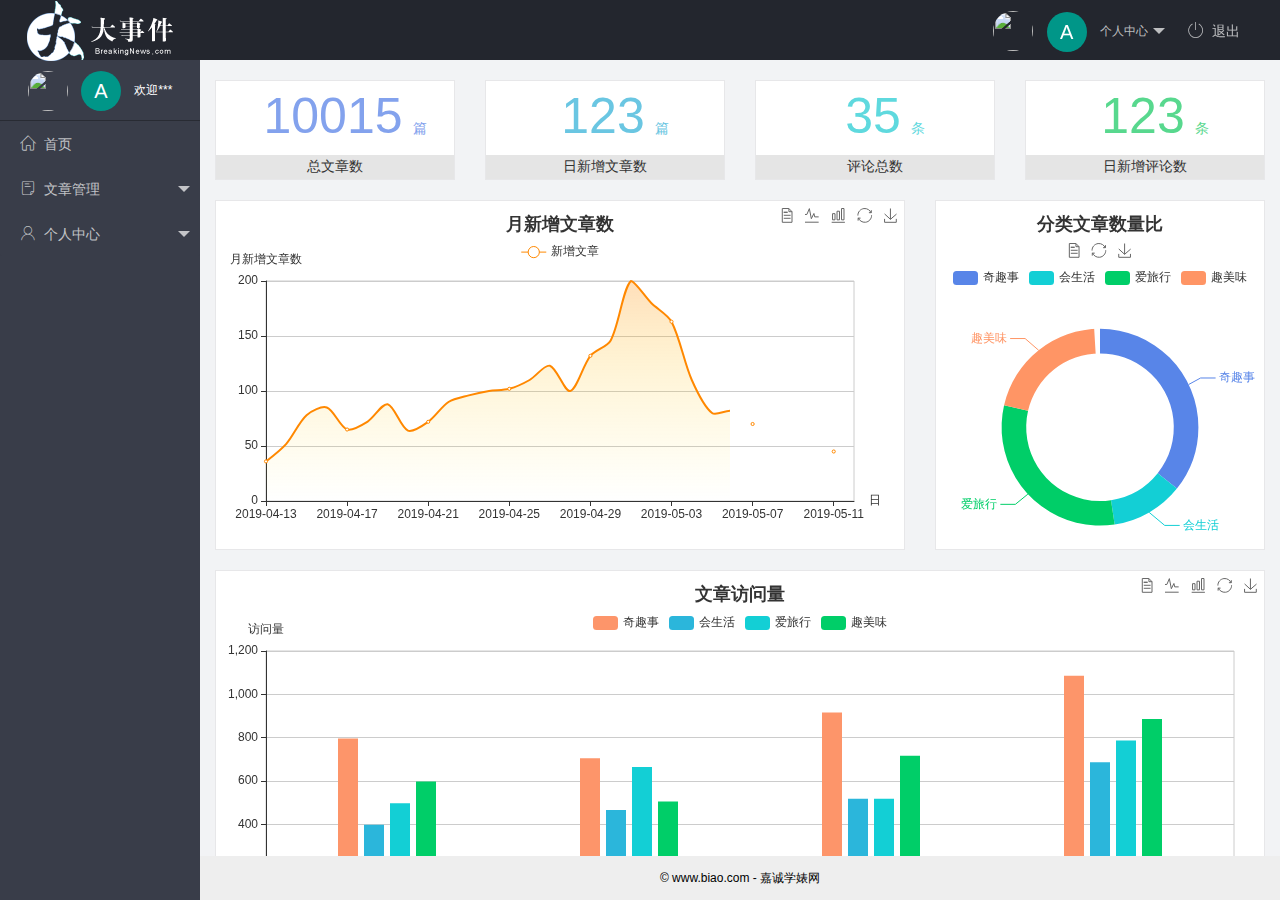
==== commit 0f7c6ca2: "05.完成个人中心的开发" ====
--- a/index.html
+++ b/index.html
@@ -31,9 +31,9 @@
                         个人中心
                     </a>
                     <dl class="layui-nav-child">
-                        <dd><a href="javascript:;">基本资料</a></dd>
-                        <dd><a href="javascript:;">更换头像</a></dd>
-                        <dd><a href="javascript:;">重置密码</a></dd>
+                        <dd><a href="/user/user_info.html" target="fm">基本资料</a></dd>
+                        <dd><a href="/user/user_avatar.html" target="fm">更换头像</a></dd>
+                        <dd><a href="/user/user_pwd.html" target="fm">重置密码</a></dd>
                     </dl>
                 </li>
                 <li class="layui-nav-item"><a id="btnLogout" href="javascript:;"><span
@@ -68,10 +68,14 @@
                     <li class="layui-nav-item">
                         <a href="javascript:;"><span class="iconfont icon-user"></span>个人中心</a>
                         <dl class="layui-nav-child">
-                            <dd><a href="javascript:;"><i class="layui-icon layui-icon-file"></i> 基本资料</a></dd>
-                            <dd><a href="javascript:;"><i class="layui-icon layui-icon-face-smile-fine"></i> 更换头像</a>
+                            <dd><a href="/user/user_info.html" target="fm"><i class="layui-icon layui-icon-file"></i>
+                                    基本资料</a>
                             </dd>
-                            <dd><a href="javascript:;"><i class="layui-icon layui-icon-set-sm"></i> 重置密码</a></dd>
+                            <dd><a href="/user/user_avatar.html" target="fm">
+                                    <i class="layui-icon layui-icon-face-smile-fine"></i> 更换头像</a>
+                            </dd>
+                            <dd><a href="/user/user_pwd.html" target="fm"><i class="layui-icon layui-icon-set-sm"></i>
+                                    重置密码</a></dd>
                         </dl>
                     </li>
                 </ul>
@@ -111,7 +115,7 @@
                    |   | \\\  -  /// |   |
                    | \_|  ''\---/''  |   |
                    \  .-\__  `-`  ___/-. /
-                 ___`. .'  /--.--\  `. . __
+                 ___`. .'  /--.--\  `. . ___
               ."" '<  `.___\_<|>_/___.'  >'"".
              | | :  `- \`.;`\ _ /`;.`/ - ` : | |
              \  \ `-.   \_ __\ /__ _/   .-` /  /
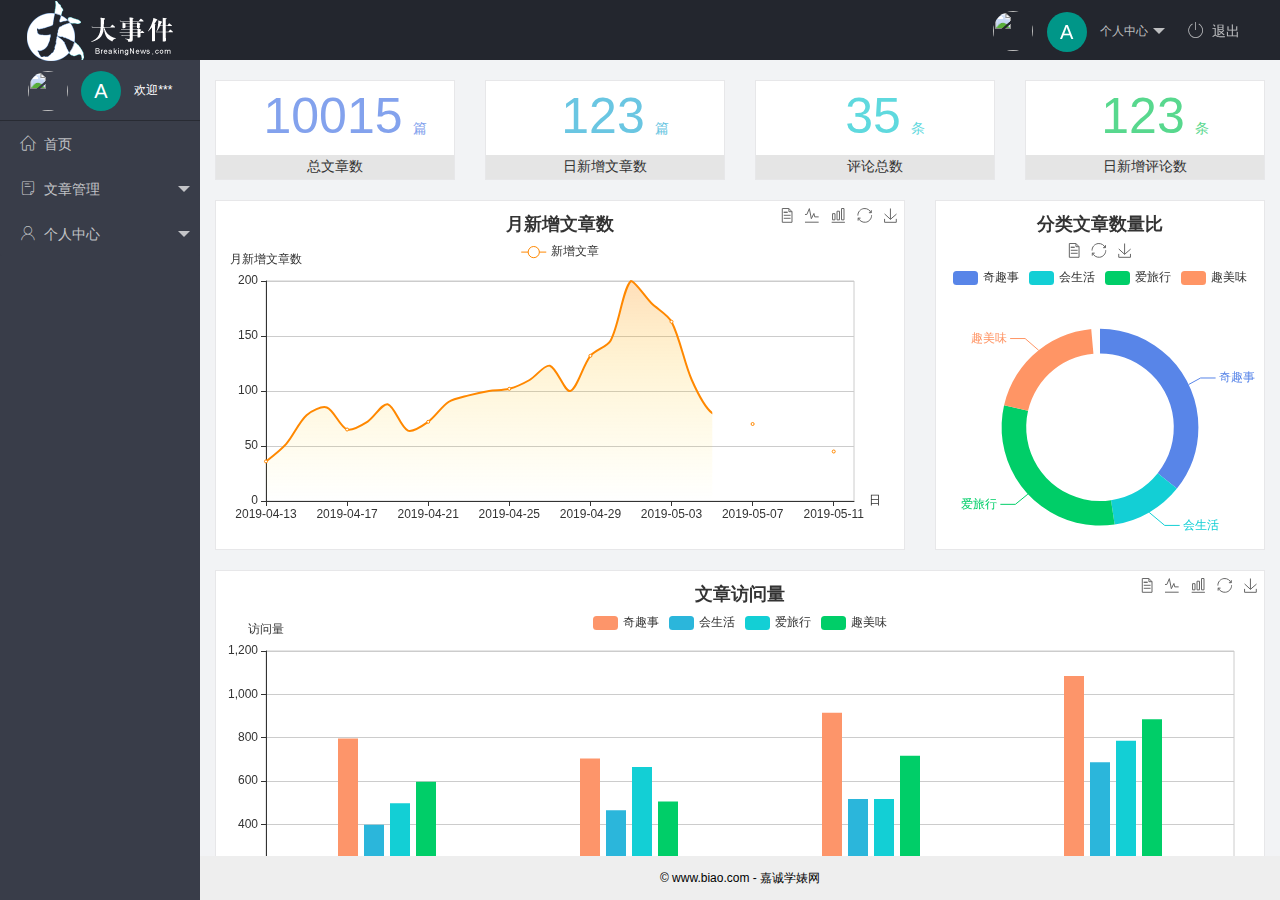
==== commit 1d923ad1: "完成文章功能" ====
--- a/index.html
+++ b/index.html
@@ -60,9 +60,14 @@
                     <li class="layui-nav-item">
                         <a class="" href="javascript:;"><span class="iconfont icon-16"></span>文章管理</a>
                         <dl class="layui-nav-child">
-                            <dd><a href="javascript:;"><i class="layui-icon layui-icon-app"></i> 文章类别</a></dd>
-                            <dd><a href="javascript:;"><i class="layui-icon layui-icon-form"></i> 文章列表</a></dd>
-                            <dd><a href="javascript:;"><i class="layui-icon layui-icon-file-b"></i> 发布文章</a></dd>
+                            <dd><a href="/article/art_cate.html" target="fm"><i class="layui-icon layui-icon-app"></i>
+                                    文章类别</a></dd>
+                            <dd id="a1"> <a href="/article/art_list.html" target="fm"><i
+                                        class="layui-icon layui-icon-form"></i>
+                                    文章列表</a></dd>
+                            <dd id="a2"><a href="/article/art_pub.html" target="fm"><i
+                                        class="layui-icon layui-icon-file-b"></i>
+                                    发布文章</a></dd>
                         </dl>
                     </li>
                     <li class="layui-nav-item">
